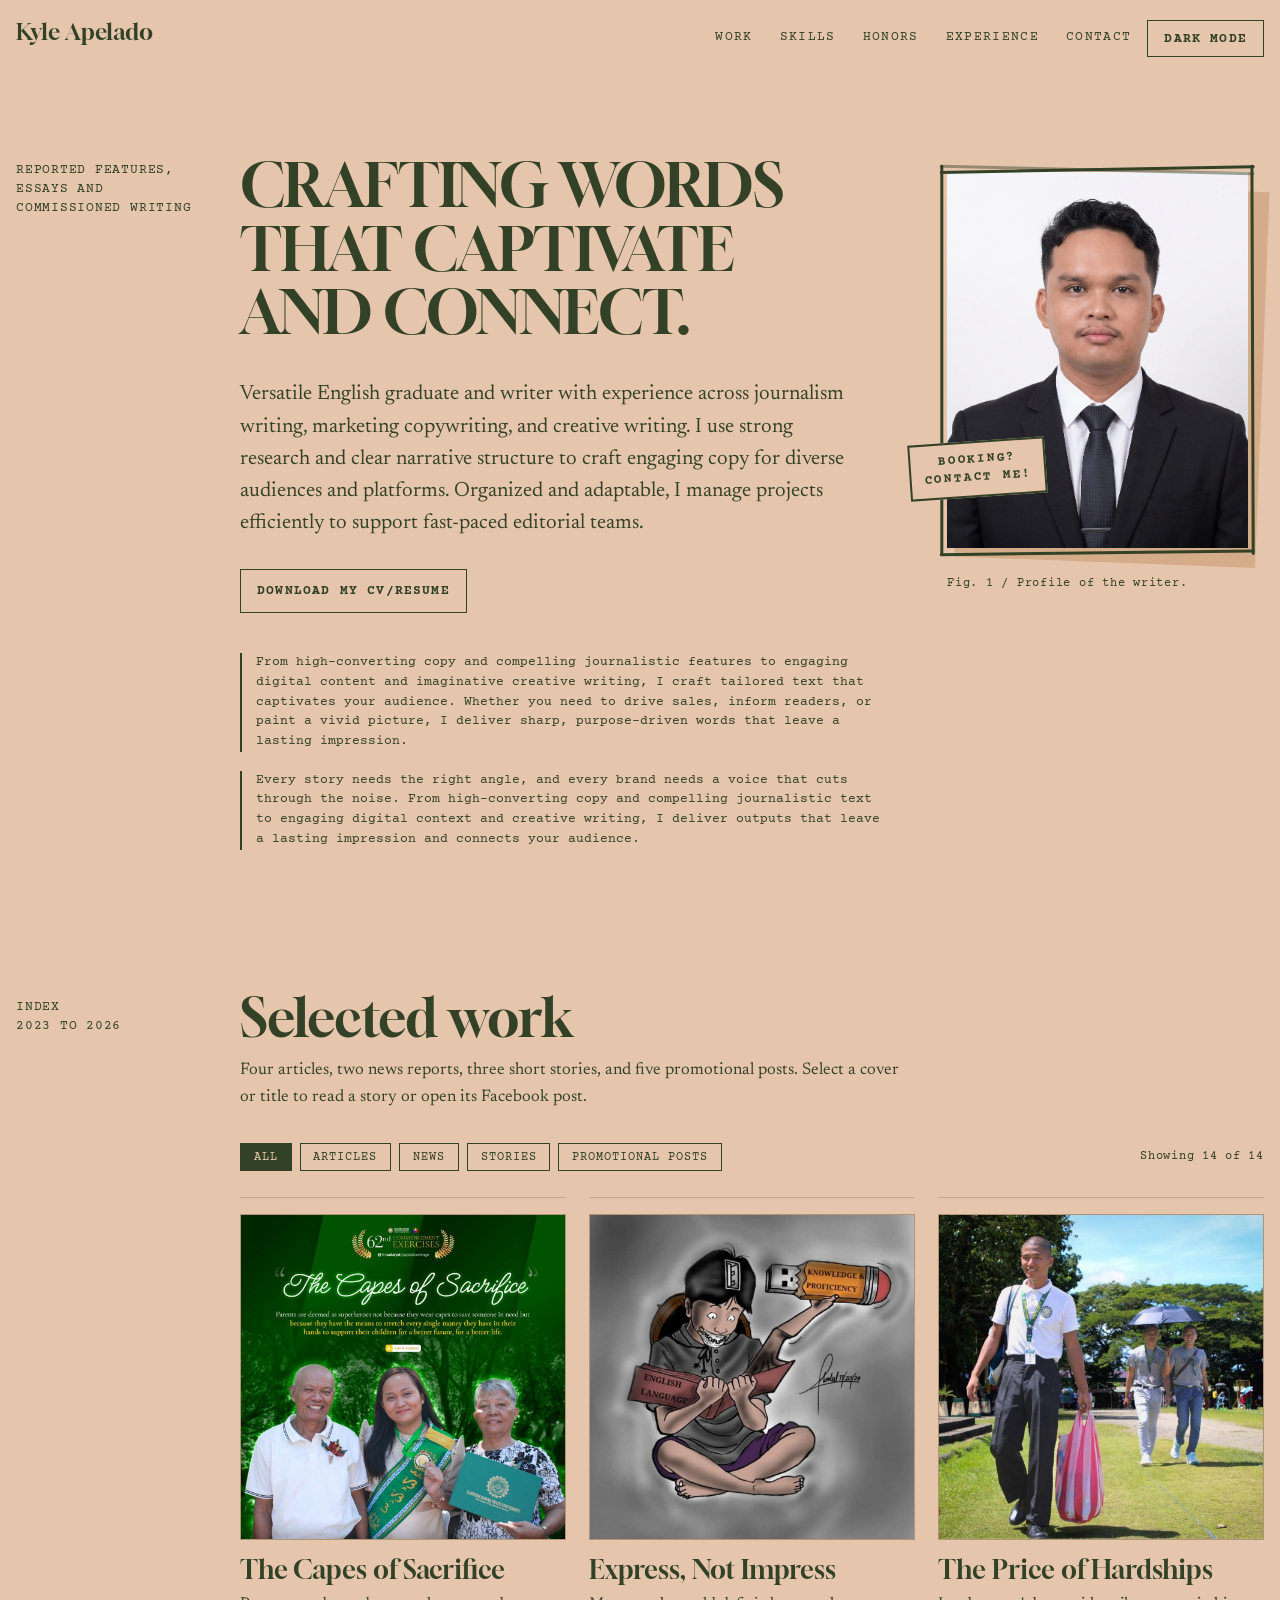
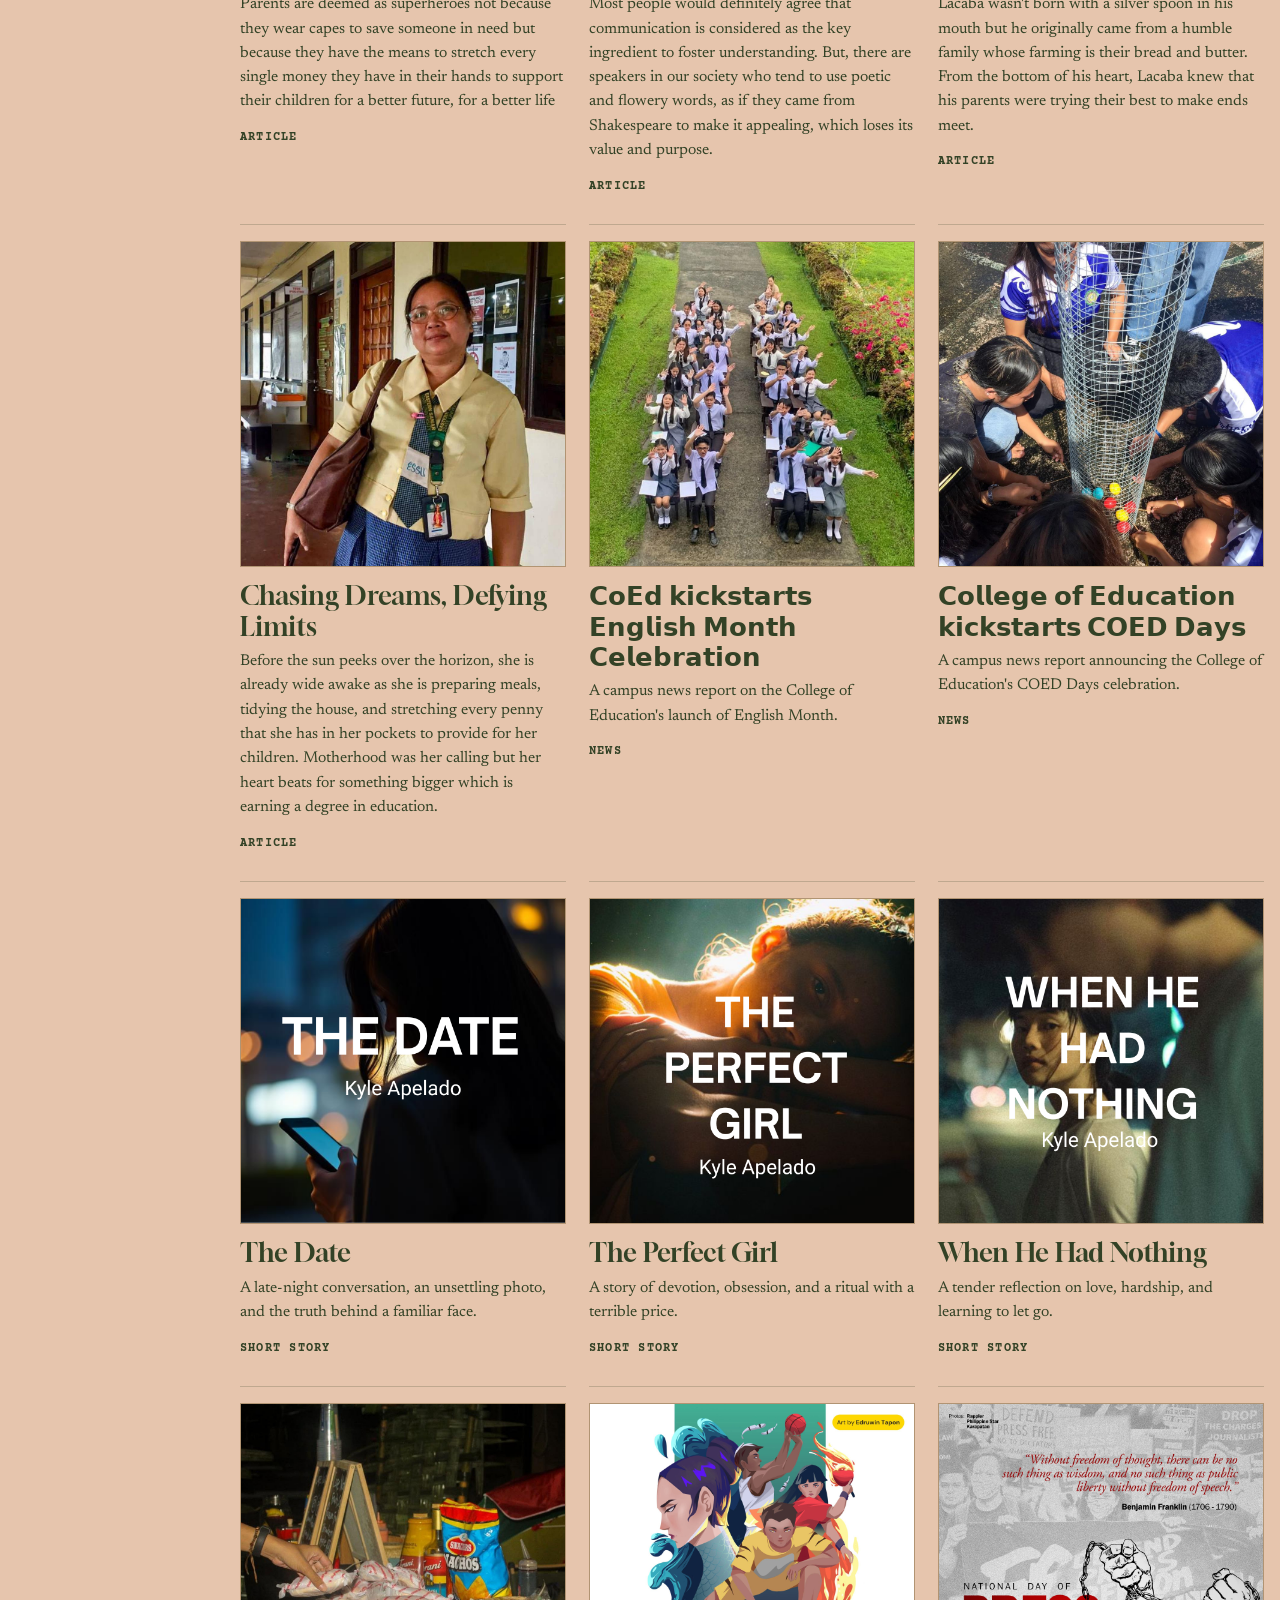
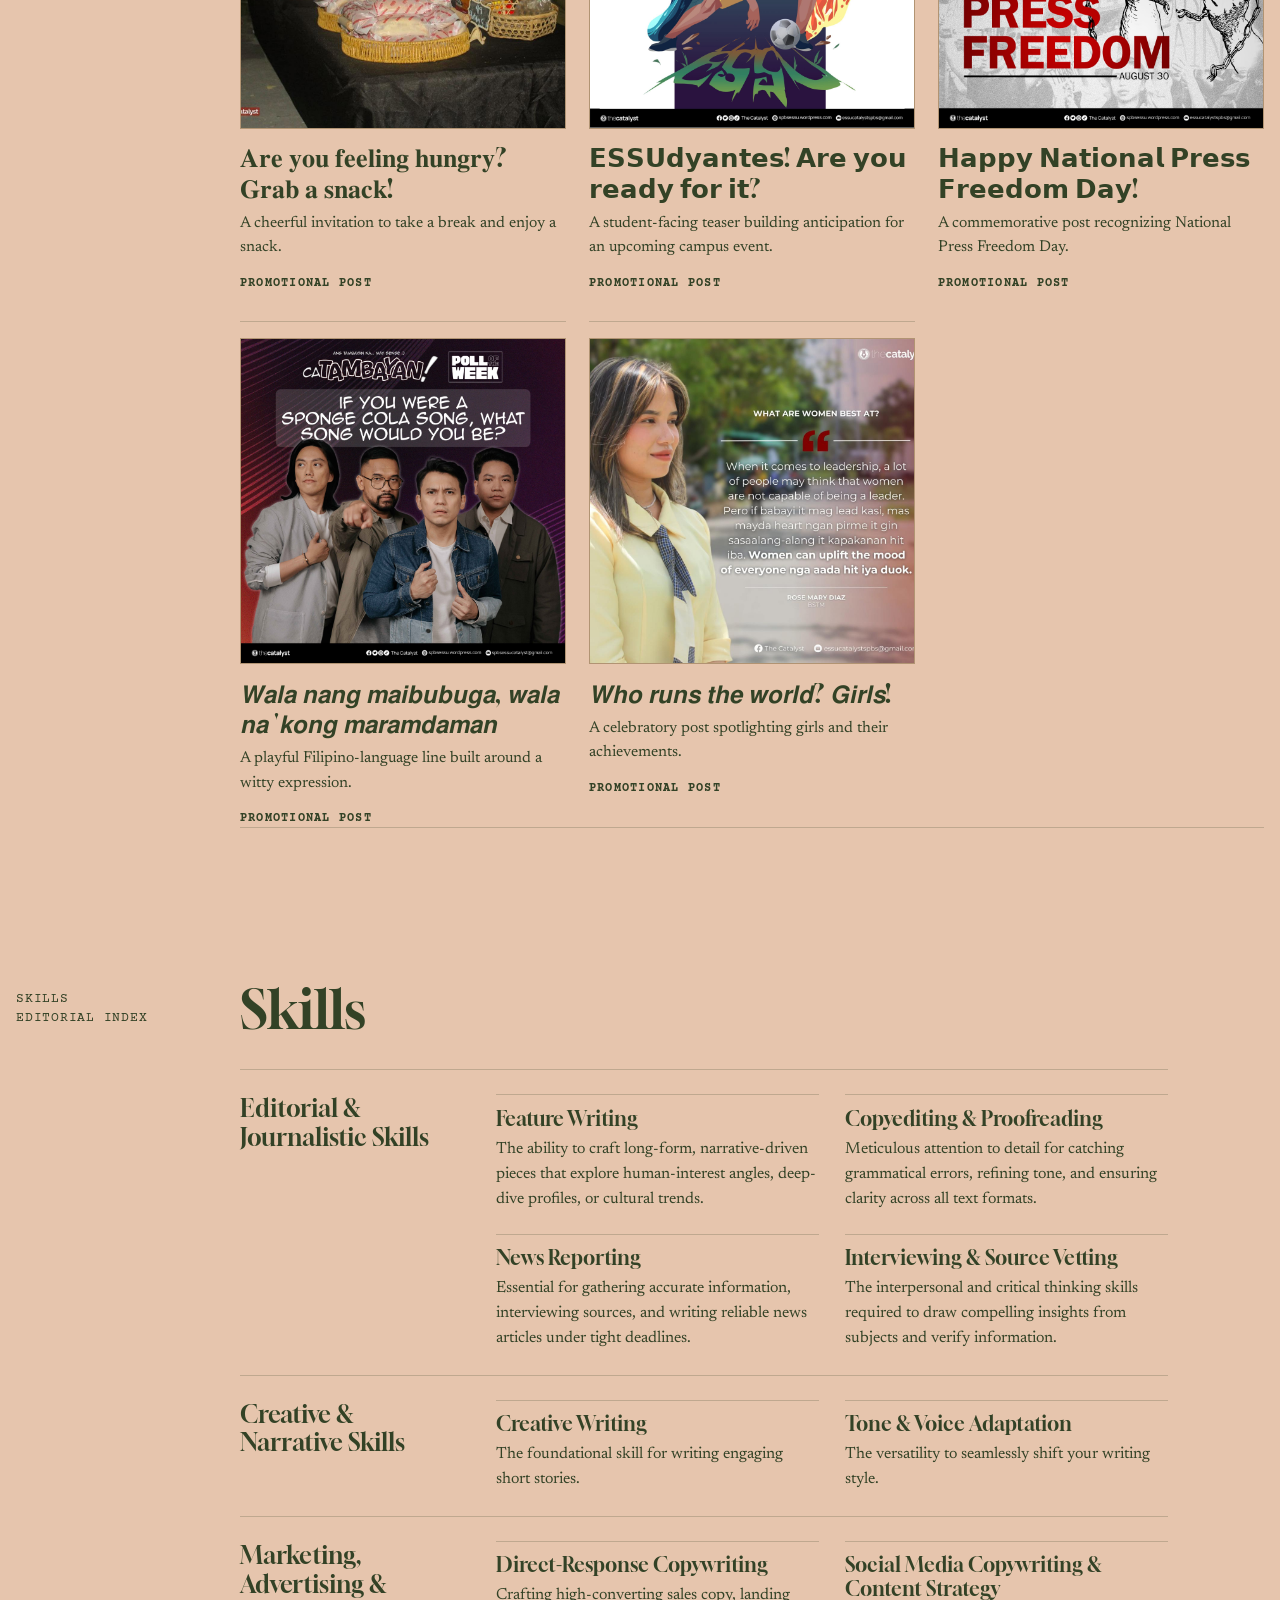
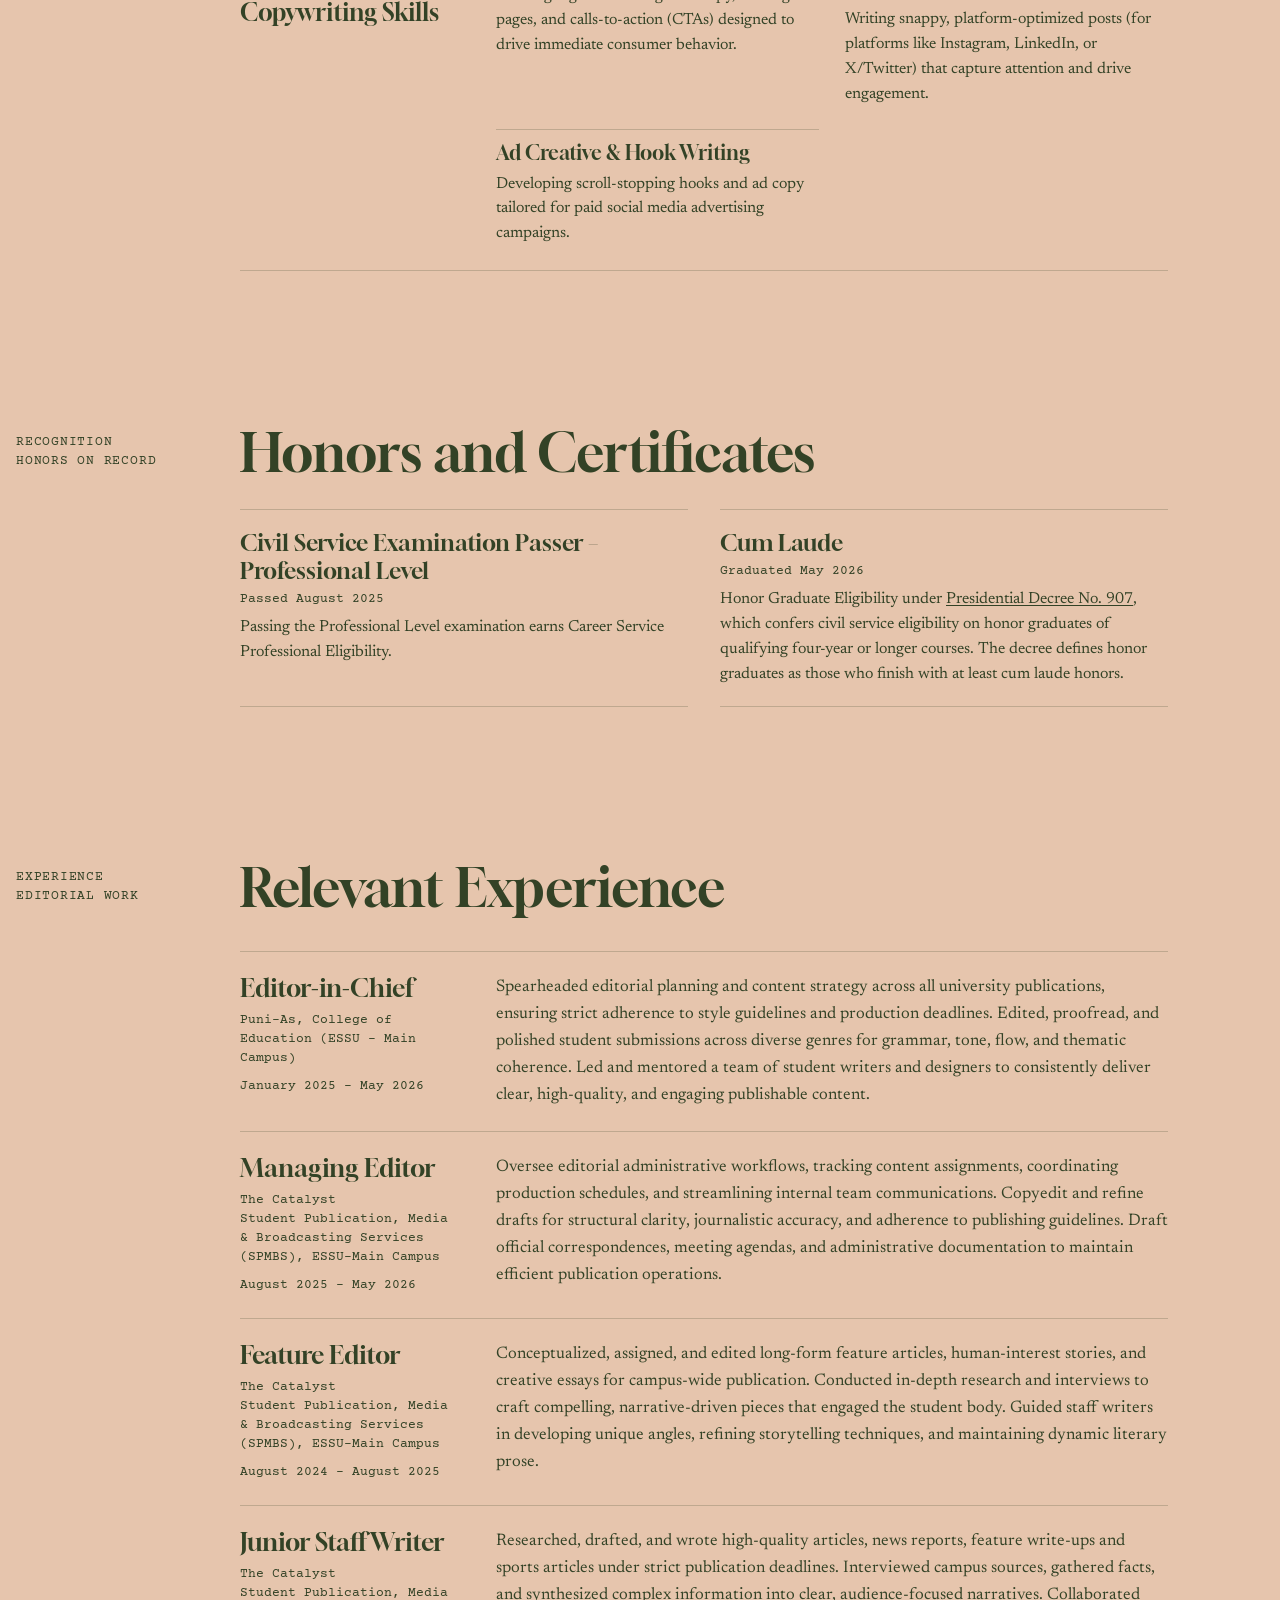
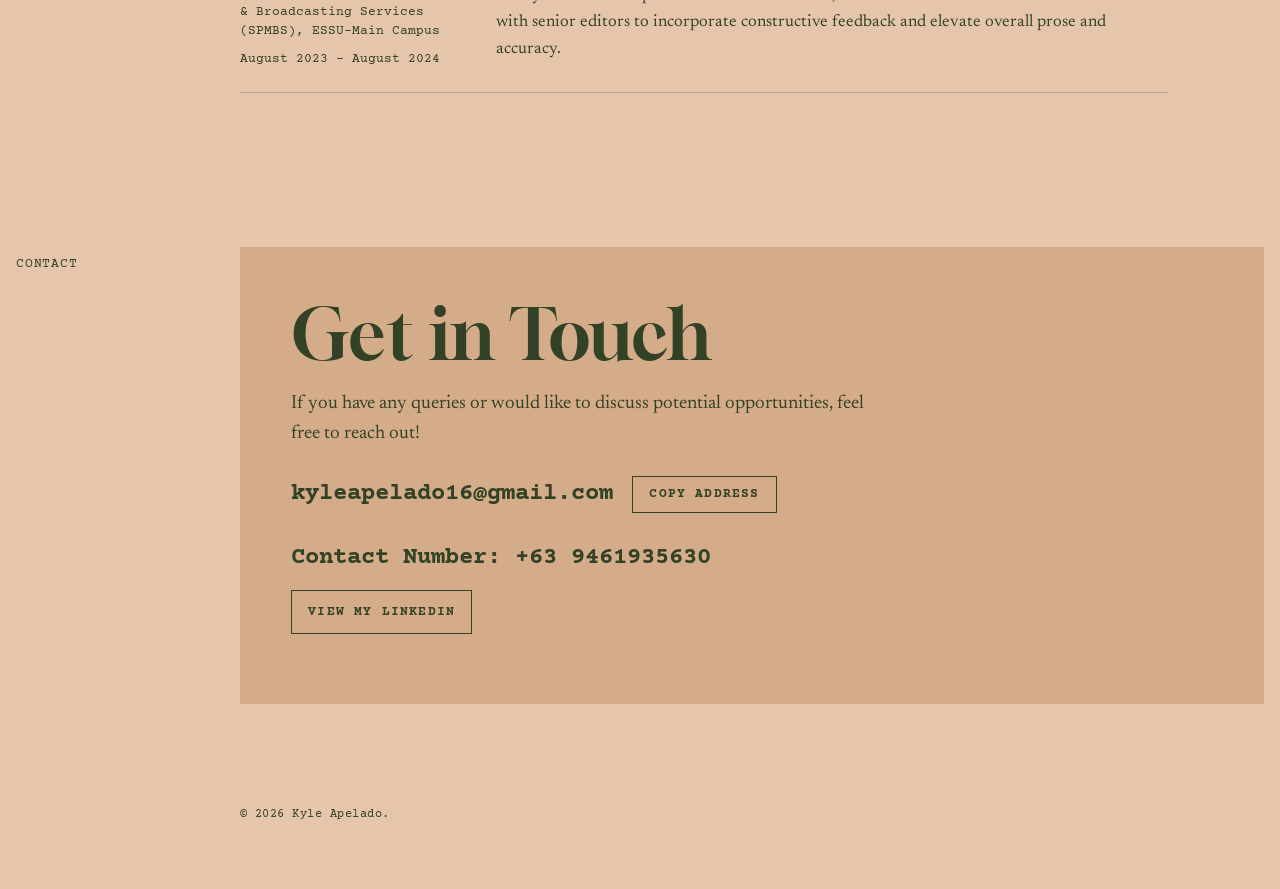
==== Kyle_Portf.html @ e3fd53a5 "Add Kyle Apelado portfolio site Co-authored-by: Copilot <223556219+Copilot@users.noreply.github.com>" ====
<!doctype html><html><head><meta charset=utf8><meta name=viewport content="width=device-width,initial-scale=1,viewport-fit=cover"><style>:root{color-scheme:light;box-sizing:border-box;padding-top:env(safe-area-inset-top,0px);padding-bottom:env(safe-area-inset-bottom,0px)}html{scroll-padding-top:env(safe-area-inset-top,0px)}body{margin:0;padding:0;font:14px -apple-system,BlinkMacSystemFont,sans-serif;background:#fff;color:#000}img{max-width:100%}[hidden]:not([hidden=until-found i]){display:none!important}</style></head><body>
<title>Kyle Apelado</title>
<meta name="claude:viewport-fit-sides" content="cover">
<link rel="stylesheet" href="https://fonts.googleapis.com/css2?family=Gloock&family=Newsreader:ital,opsz,wght@0,6..72,400;0,6..72,500;1,6..72,400&family=Courier+Prime:wght@400;700&display=swap">
<!-- SAMPLE CONTENT: the writer, outlets, pieces, figures and email address below are placeholders. Swap in real clips and add an href to each piece. -->
<style>
/* Layout concept: a manuscript page. A narrow left margin carries typewriter notes and a stamp; the wide column carries the text. Blue-pencil edits, margin comments and proofreader's tags are the one recurring device. */
:root{
  color-scheme:light;
  --raw-umber:#966443;
  --tan:#d5ac89;
  --desert-sand:#E6C5AD;
  --cal-poly-green:#334226;
  --viridian:#588764;
  --paper:var(--desert-sand);
  --panel:var(--tan);
  --ink:var(--cal-poly-green);
  --ink-soft:var(--cal-poly-green);
  --accent:var(--cal-poly-green);
  --mark:var(--tan);
  --rule:rgba(51,66,38,.22);
  --f-display:"Gloock",Georgia,"Times New Roman",serif;
  --f-body:"Newsreader",Georgia,"Times New Roman",serif;
  --f-type:"Courier Prime","Courier New",Courier,monospace;
  --margin:11.5rem;
}
:root[data-theme="dark"]{
  color-scheme:dark;
  --paper:#18231D;
  --panel:#28392F;
  --ink:#EFE6D7;
  --ink-soft:#C5CBB9;
  --accent:#B8C99A;
  --mark:#354C3B;
  --rule:rgba(239,230,215,.22);
}
*{box-sizing:border-box}
body{
  background:var(--paper);
  color:var(--ink);
  font-family:var(--f-body);
  font-size:1.1875rem;
  line-height:1.6;
  padding-block:1.25rem 3rem;
  padding-left:max(16px,env(safe-area-inset-left,0px));
  padding-right:max(16px,env(safe-area-inset-right,0px));
  -webkit-font-smoothing:antialiased;
  text-rendering:optimizeLegibility;
}
::selection{background:var(--mark);color:var(--ink)}
a{color:inherit}
:focus-visible{outline:2px solid var(--accent);outline-offset:3px}
p{margin:0}

/* shared grid: margin column + main column */
.bar,.hero,.sec{
  display:grid;
  grid-template-columns:var(--margin) minmax(0,1fr);
  column-gap:2.5rem;
  max-width:80rem;
  margin-inline:auto;
}
.main{min-width:0}
.margin{
  font-family:var(--f-type);
  font-size:.8rem;
  line-height:1.5;
  letter-spacing:.06em;
  text-transform:uppercase;
  color:var(--ink-soft);
  padding-top:.5rem;
}
.sec{padding-block:clamp(2.5rem,6vw,5rem)}
h2{
  font-family:var(--f-display);
  font-weight:400;
  font-size:clamp(2rem,4.4vw,3.3rem);
  line-height:1.05;
  margin:0 0 .7rem;
  text-wrap:balance;
}
.sub{color:var(--ink-soft);max-width:42rem;margin-bottom:2rem;font-size:1.05rem}

/* masthead */
.bar{align-items:baseline;padding-bottom:.5rem}
.name{font-family:var(--f-display);font-size:1.45rem;text-decoration:none;line-height:1}
.bar-tools{display:flex;align-items:center;justify-content:flex-end;gap:1rem;min-width:0}
nav{display:flex;gap:.5rem 1.7rem;justify-content:flex-end;flex-wrap:wrap;font-family:var(--f-type);font-size:.82rem;letter-spacing:.1em;text-transform:uppercase}
nav a{text-decoration:none;padding-block:.25rem;border-bottom:2px solid transparent}
nav a:hover{border-bottom-color:var(--accent)}
.theme-toggle{white-space:nowrap}

/* hero */
.hero{padding-block:clamp(2.5rem,7vw,5.5rem) clamp(2rem,5vw,4rem)}
.hero .margin{display:flex;flex-direction:column;gap:1.6rem;align-items:flex-start}
.stamp{
  display:inline-block;
  border:2px solid var(--accent);
  color:var(--accent);
  font-family:var(--f-type);
  font-size:.8rem;
  font-weight:700;
  text-transform:uppercase;
  letter-spacing:.14em;
  text-align:center;
  line-height:1.4;
  padding:.5rem .8rem;
  transform:rotate(-4deg);
}
h1{
  font-family:var(--f-display);
  font-weight:400;
  font-size:clamp(2.4rem,4.7vw,4.1rem);
  line-height:1.06;
  letter-spacing:-.01em;
  margin:0 0 clamp(1.4rem,3vw,2.2rem);
  text-wrap:balance;
  overflow-wrap:break-word;
}
del{
  text-decoration:none;
  color:var(--ink-soft);
  background:linear-gradient(var(--accent),var(--accent)) no-repeat 0 58% / 100% max(2px,.055em);
  -webkit-box-decoration-break:clone;
  box-decoration-break:clone;
  animation:strike .9s .5s cubic-bezier(.6,0,.2,1) backwards;
}
@keyframes strike{from{background-size:0% max(2px,.055em)}}
ins{
  position:relative;
  color:var(--accent);
  text-decoration:underline;
  text-decoration-thickness:max(2px,.045em);
  text-underline-offset:.12em;
}
ins::before{
  content:"^";
  position:absolute;
  left:-.28em;
  top:-.62em;
  font:700 .32em/1 var(--f-type);
  text-decoration:none;
}
.hero-grid{
  display:grid;
  grid-template-areas:"copy portrait" "comments .";
  grid-template-columns:minmax(0,1fr) minmax(0,20rem);
  gap:2.5rem 3.5rem;
  align-items:center;
}
.hero-text{grid-area:copy;min-width:0}
.hero-grid>.portrait{grid-area:portrait}
.hero-comments{grid-area:comments;max-width:44rem}

/* portrait: photo, offset highlighter block, blue-pencil box that overshoots its corners */
.portrait{margin:0 1rem 0 0;width:100%;max-width:min(20rem,calc(100% - 1.2rem));justify-self:end;color:var(--accent)}
.pic{position:relative}
.pic::before{content:"";position:absolute;inset:0;background:var(--mark);transform:translate(.9rem,.9rem) rotate(2.2deg)}
.frame{position:relative;aspect-ratio:4/5;background:var(--panel);overflow:hidden}
.frame img{display:block;width:100%;height:100%;object-fit:cover}
.slot{position:absolute;inset:0;display:flex;align-items:flex-end;justify-content:center;padding-bottom:1.1rem;color:var(--ink-soft);font-family:var(--f-type);font-size:.78rem;letter-spacing:.1em;text-transform:uppercase}
.slot svg{position:absolute;left:50%;top:14%;width:72%;transform:translateX(-50%);fill:currentColor;opacity:.28}
.slot span{position:relative}
.scribble{position:absolute;left:-.55rem;top:-.55rem;width:calc(100% + 1.1rem);height:calc(100% + 1.1rem);overflow:visible;fill:none;stroke:currentColor;stroke-width:3px;stroke-linecap:round;pointer-events:none}
.scribble path{vector-effect:non-scaling-stroke}
.pic .stamp{position:absolute;left:-2.4rem;bottom:3.2rem;background:var(--paper);z-index:3}
.portrait figcaption{margin-top:1.6rem;font-family:var(--f-type);font-size:.78rem;letter-spacing:.06em;color:var(--ink-soft)}
.intro{max-width:38rem;font-size:1.3rem;line-height:1.55}
.actions{display:flex;flex-wrap:wrap;align-items:center;gap:.8rem 1.2rem;margin-top:1.8rem}
.btn{
  font-family:var(--f-type);
  font-size:.82rem;
  font-weight:700;
  letter-spacing:.09em;
  text-transform:uppercase;
  color:var(--ink);
  background:transparent;
  border:1.5px solid var(--ink);
  border-radius:0;
  padding:.65rem 1rem;
  cursor:pointer;
  display:inline-block;
  text-decoration:none;
}
.btn:hover{background:var(--ink);color:var(--paper)}
.pending{font-family:var(--f-type);font-size:.8rem;letter-spacing:.06em;color:var(--ink-soft)}

.comments{display:flex;flex-direction:column;gap:1.2rem;font-family:var(--f-type);font-size:.82rem;line-height:1.5;color:var(--ink-soft)}
.comment{border-left:2px solid var(--accent);padding-left:.85rem}

/* selected work */
.filters{display:flex;flex-wrap:wrap;gap:.5rem;align-items:center;margin-bottom:1.6rem}
.chip{
  font-family:var(--f-type);
  font-size:.78rem;
  letter-spacing:.08em;
  text-transform:uppercase;
  color:var(--ink);
  background:transparent;
  border:1.5px solid var(--ink);
  border-radius:0;
  padding:.4rem .8rem;
  cursor:pointer;
}
.chip:hover{background:var(--panel)}
.chip[aria-pressed="true"]{background:var(--ink);color:var(--paper)}
.tally{font-family:var(--f-type);font-size:.78rem;letter-spacing:.06em;color:var(--ink-soft);margin-left:auto}

.list{
  display:grid;
  grid-template-columns:repeat(3,minmax(0,1fr));
  gap:1.8rem 1.4rem;
  border-bottom:1px solid var(--rule);
}
.work-item{
  display:block;
  border-top:1px solid var(--rule);
  padding-top:1rem;
  color:inherit;
  text-decoration:none;
}
.work-item-link{
  display:flex;
  flex-direction:column;
  align-items:stretch;
  gap:.9rem;
}
.work-item:focus-visible{outline:2px solid var(--accent);outline-offset:4px}
.t{
  display:block;
  font-family:var(--f-display);
  font-size:clamp(1.25rem,2vw,1.6rem);
  line-height:1.18;
}
.work-cover{display:block;width:100%;aspect-ratio:1/1;object-fit:contain;background:var(--panel);border:1px solid var(--rule)}
.work-text{min-width:0}
.t span{
  background:linear-gradient(var(--mark),var(--mark)) no-repeat 0 90% / 0% 42%;
  -webkit-box-decoration-break:clone;
  box-decoration-break:clone;
  transition:background-size .35s ease;
}
.work-item-link:hover .t span{background-size:100% 42%}
.work-overview{display:block;margin-top:.45rem;font-size:.98rem;line-height:1.55;color:var(--ink-soft)}
.meta{display:flex;flex-direction:column;gap:.1rem;font-family:var(--f-type);font-size:.78rem;line-height:1.45;color:var(--ink-soft)}
.meta b{color:var(--accent);letter-spacing:.1em;text-transform:uppercase}
.work-empty{grid-column:1/-1;padding-block:1.2rem;border-top:1px solid var(--rule);font-style:italic;color:var(--ink-soft)}

/* skills */
.skills-catalog{max-width:58rem;margin-top:2rem}
.skill-group{
  display:grid;
  grid-template-columns:13.5rem minmax(0,1fr);
  gap:1.5rem 2.5rem;
  padding-block:1.5rem;
  border-top:1px solid var(--rule);
}
.skill-group:last-child{border-bottom:1px solid var(--rule)}
.skill-group h3{font-family:var(--f-display);font-size:1.5rem;font-weight:400;line-height:1.2;margin:0}
.skill-list{list-style:none;padding:0;margin:0;display:grid;grid-template-columns:repeat(2,minmax(0,1fr));gap:1.4rem 1.6rem}
.skill-list li{border-top:1px solid var(--rule);padding-top:.7rem}
.skill-list h4{font-family:var(--f-display);font-size:1.25rem;font-weight:400;line-height:1.2;margin:0 0 .4rem}
.skill-list p{font-size:1rem;line-height:1.55}

/* honors */
.honors-list{display:grid;grid-template-columns:repeat(2,minmax(0,1fr));gap:1.5rem 2rem;margin:1.8rem 0 0;padding:0;max-width:58rem;list-style:none}
.honor{
  display:flex;
  flex-direction:column;
  align-items:flex-start;
  gap:.35rem;
  padding-block:1.2rem;
  border-top:1px solid var(--rule);
  border-bottom:1px solid var(--rule);
}
.honor h3{font-family:var(--f-display);font-size:1.45rem;font-weight:400;line-height:1.2;margin:0}
.honor-date{font-family:var(--f-type);font-size:.8rem;line-height:1.5;color:var(--ink-soft)}
.honor-description{max-width:42rem;font-size:1rem;line-height:1.55}
.honor-description a{text-decoration-thickness:1px;text-underline-offset:.15em}

/* experience */
.experience-list{max-width:58rem;margin-top:2.2rem}
.experience{
  display:grid;
  grid-template-columns:13.5rem minmax(0,1fr);
  gap:1.5rem 2.5rem;
  padding-block:1.4rem;
  border-top:1px solid var(--rule);
}
.experience:last-child{border-bottom:1px solid var(--rule)}
.experience h3{font-family:var(--f-display);font-weight:400;font-size:1.55rem;line-height:1.15;margin:0 0 .5rem}
.experience-org,.experience-date{font-family:var(--f-type);font-size:.8rem;line-height:1.5;color:var(--ink-soft)}
.experience-org{margin-bottom:.55rem}
.experience-description{font-size:1.05rem;line-height:1.6}

/* contact */
.contact{background:var(--panel);padding:clamp(1.5rem,4.5vw,3.2rem)}
.big{font-size:clamp(2.2rem,6vw,4.4rem);line-height:1.02;margin-bottom:1.2rem}
.contact p{max-width:36rem}
.mail{display:flex;flex-wrap:wrap;align-items:center;gap:.8rem 1.2rem;margin-block:1.6rem}
#addr,.contact-phone{font-family:var(--f-type);font-weight:700;font-size:clamp(1rem,3vw,1.5rem);overflow-wrap:anywhere}
.contact-links{display:flex;flex-direction:column;align-items:flex-start;gap:.8rem;margin-block:1.2rem}
.copied{font-family:var(--f-type);font-size:.8rem;color:var(--accent)}
.fine{font-size:1rem;color:var(--ink-soft)}

/* foot */
.foot{padding-block:1.5rem 1rem}
.footer-copyright{font-family:var(--f-type);font-size:.78rem;letter-spacing:.04em;color:var(--ink-soft)}

@media (max-width:980px){
  .hero-grid{
    grid-template-areas:"copy" "portrait" "comments";
    grid-template-columns:minmax(0,1fr);
    gap:1.75rem;
    align-items:start;
  }
  .hero-grid>.portrait{justify-self:start;margin-right:0}
}
@media (max-width:860px){
  .bar,.hero,.sec{grid-template-columns:minmax(0,1fr);column-gap:0}
  .bar{display:flex;flex-wrap:wrap;justify-content:space-between;gap:.6rem 1.2rem}
  .bar-tools{width:100%;justify-content:space-between;flex-wrap:wrap}
  nav{justify-content:flex-start}
  .margin{padding-top:0;margin-bottom:1rem}
  .hero .margin{flex-direction:row;flex-wrap:wrap;align-items:center;gap:1rem 1.6rem}
  .experience{grid-template-columns:minmax(0,1fr);gap:.45rem}
  .skill-group{grid-template-columns:minmax(0,1fr);gap:.8rem}
  .skill-list{grid-template-columns:minmax(0,1fr)}
  .honors-list{grid-template-columns:minmax(0,1fr)}
  .list{grid-template-columns:repeat(2,minmax(0,1fr))}
  .pic .stamp{left:-.3rem}
}
@media (max-width:760px){
  .tally{margin-left:0;width:100%}
}
@media (max-width:560px){
  body{font-size:1.05rem;padding-block:1rem 2rem}
  .bar-tools{align-items:flex-start}
  nav{gap:.35rem .85rem;font-size:.75rem}
  .hero{padding-block:2rem 1.5rem}
  .intro{font-size:1.15rem}
  .hero-comments{font-size:.78rem}
  .list{grid-template-columns:minmax(0,1fr);gap:1.4rem}
  .filters{gap:.4rem}
  .chip{font-size:.72rem;padding:.38rem .55rem}
  .work-cover{aspect-ratio:1/1}
  .contact{padding:1.3rem}
  .contact-phone,#addr{font-size:1rem}
}
@media (prefers-reduced-motion:reduce){
  *,*::before,*::after{animation:none!important;transition:none!important}
}
</style>

<header class="bar">
  <a class="name" href="#top">Kyle Apelado</a>
  <div class="bar-tools">
    <nav aria-label="Sections">
      <a href="#work">Work</a>
      <a href="#skills">Skills</a>
      <a href="#honors">Honors</a>
      <a href="#experience">Experience</a>
      <a href="#contact">Contact</a>
    </nav>
    <button class="btn theme-toggle" id="theme-toggle" type="button" aria-label="Switch to dark mode" aria-pressed="false">Dark mode</button>
  </div>
</header>

<section class="hero" id="top">
  <div class="margin">
    <p>Reported features, essays and commissioned writing</p>
  </div>
  <div class="main">
    <div class="hero-grid">
    <div class="hero-text">
    <h1>CRAFTING WORDS THAT CAPTIVATE AND CONNECT.</h1>
    <p class="intro">Versatile English graduate and writer with experience across journalism writing, marketing copywriting, and creative writing. I use strong research and clear narrative structure to craft engaging copy for diverse audiences and platforms. Organized and adaptable, I manage projects efficiently to support fast-paced editorial teams.</p>
    <div class="actions">
      <a class="btn" href="Apelado%2C%20Kyle%20A.%20Resume.docx" download="Apelado, Kyle A. Resume.docx">Download my CV/Resume</a>
    </div>
    </div>
    <figure class="portrait">
      <div class="pic">
        <div class="frame">
          <img src="Kyle_Portrait.png" alt="Portrait of Kyle Apelado">
        </div>
        <svg class="scribble" viewBox="0 0 100 125" preserveAspectRatio="none" aria-hidden="true">
          <path d="M1 3 L99 1.2"/>
          <path d="M98.6 1 L99 124"/>
          <path d="M99 123.2 L1 124.4"/>
          <path d="M1.2 124 L1.2 1"/>
          <path d="M1 1 L99 3.4" stroke-opacity=".45"/>
        </svg>
        <p class="stamp">Booking?<br>Contact Me!</p>
      </div>
      <figcaption>Fig. 1 / Profile of the writer.</figcaption>
    </figure>
    <div class="comments hero-comments">
      <p class="comment">From high-converting copy and compelling journalistic features to engaging digital content and imaginative creative writing, I craft tailored text that captivates your audience. Whether you need to drive sales, inform readers, or paint a vivid picture, I deliver sharp, purpose-driven words that leave a lasting impression.</p>
      <p class="comment">Every story needs the right angle, and every brand needs a voice that cuts through the noise. From high-converting copy and compelling journalistic text to engaging digital context and creative writing, I deliver outputs that leave a lasting impression and connects your audience.</p>
    </div>
    </div>
  </div>
</section>

<section class="sec" id="work">
  <div class="margin"><p>Index<br>2023 to 2026</p></div>
  <div class="main">
    <h2>Selected work</h2>
    <p class="sub">Four articles, two news reports, three short stories, and five promotional posts. Select a cover or title to read a story or open its Facebook post.</p>

    <div class="filters" role="group" aria-label="Filter by form">
      <button class="chip" type="button" data-f="All" aria-pressed="true">All</button>
      <button class="chip" type="button" data-f="Articles" aria-pressed="false">Articles</button>
      <button class="chip" type="button" data-f="News" aria-pressed="false">News</button>
      <button class="chip" type="button" data-f="Stories" aria-pressed="false">Stories</button>
      <button class="chip" type="button" data-f="Promotional Posts" aria-pressed="false">Promotional Posts</button>
      <span class="tally" id="tally" role="status">Showing 14 of 14</span>
    </div>

    <div class="list">
      <a class="work-item" data-form="Articles" href="https://www.facebook.com/share/p/1J8jfHBiHb/" target="_blank" rel="noopener noreferrer" aria-label="Read The Capes of Sacrifice on Facebook">
        <span class="work-item-link">
          <img class="work-cover" src="assets/Articles/The Capes of Sacrifice.jpg" alt="">
          <span class="work-text"><span class="t"><span>The Capes of Sacrifice</span></span><span class="work-overview">Parents are deemed as superheroes not because they wear capes to save someone in need but because they have the means to stretch every single money they have in their hands to support their children for a better future, for a better life</span></span>
          <span class="meta"><b>Article</b></span>
        </span>
      </a>
      <a class="work-item" data-form="Articles" href="https://www.facebook.com/share/p/1CEDJSbvRy/" target="_blank" rel="noopener noreferrer" aria-label="Read Express, Not Impress on Facebook">
        <span class="work-item-link">
          <img class="work-cover" src="assets/Articles/Express, Not Impress.jpg" alt="">
          <span class="work-text"><span class="t"><span>Express, Not Impress</span></span><span class="work-overview">Most people would definitely agree that communication is considered as the key ingredient to foster understanding. But, there are speakers in our society who tend to use poetic and flowery words, as if they came from Shakespeare to make it appealing, which loses its value and purpose.</span></span>
          <span class="meta"><b>Article</b></span>
        </span>
      </a>
      <a class="work-item" data-form="Articles" href="https://www.facebook.com/share/p/1A1L6H3BW7/" target="_blank" rel="noopener noreferrer" aria-label="Read The Price of Hardships on Facebook">
        <span class="work-item-link">
          <img class="work-cover" src="assets/Articles/The Price of Hardships.jpg" alt="">
          <span class="work-text"><span class="t"><span>The Price of Hardships</span></span><span class="work-overview">Lacaba wasn't born with a silver spoon in his mouth but he originally came from a humble family whose farming is their bread and butter. From the bottom of his heart, Lacaba knew that his parents were trying their best to make ends meet. </span></span>
          <span class="meta"><b>Article</b></span>
        </span>
      </a>
      <a class="work-item" data-form="Articles" href="https://www.facebook.com/share/p/1J6aZm1SzE/" target="_blank" rel="noopener noreferrer" aria-label="Read Chasing Dreams, Defying Limits on Facebook">
        <span class="work-item-link">
          <img class="work-cover" src="assets/Articles/Chasing Dreams, Defying Limits.jpg" alt="">
          <span class="work-text"><span class="t"><span>Chasing Dreams, Defying Limits</span></span><span class="work-overview">Before the sun peeks over the horizon, she is already wide awake as she is preparing meals, tidying the house, and stretching every penny that she has in her pockets to provide for her children. Motherhood was her calling but her heart beats for something bigger which is earning a degree in education.</span></span>
          <span class="meta"><b>Article</b></span>
        </span>
      </a>
      <a class="work-item" data-form="News" href="https://www.facebook.com/share/p/1Pg7WAhuX7/" target="_blank" rel="noopener noreferrer" aria-label="Read 𝗖𝗼𝗘𝗱 𝗸𝗶𝗰𝗸𝘀𝘁𝗮𝗿𝘁𝘀 𝗘𝗻𝗴𝗹𝗶𝘀𝗵 𝗠𝗼𝗻𝘁𝗵 𝗖𝗲𝗹𝗲𝗯𝗿𝗮𝘁𝗶𝗼𝗻 on Facebook">
        <span class="work-item-link">
          <img class="work-cover" src="assets/News/𝗖𝗼𝗘𝗱 𝗸𝗶𝗰𝗸𝘀𝘁𝗮𝗿𝘁𝘀 𝗘𝗻𝗴𝗹𝗶𝘀𝗵 𝗠𝗼𝗻𝘁𝗵 𝗖𝗲𝗹𝗲𝗯𝗲𝗿𝗮𝘁𝗶𝗼𝗻.jpg" alt="">
          <span class="work-text"><span class="t"><span>𝗖𝗼𝗘𝗱 𝗸𝗶𝗰𝗸𝘀𝘁𝗮𝗿𝘁𝘀 𝗘𝗻𝗴𝗹𝗶𝘀𝗵 𝗠𝗼𝗻𝘁𝗵 𝗖𝗲𝗹𝗲𝗯𝗿𝗮𝘁𝗶𝗼𝗻</span></span><span class="work-overview">A campus news report on the College of Education's launch of English Month.</span></span>
          <span class="meta"><b>News</b></span>
        </span>
      </a>
      <a class="work-item" data-form="News" href="https://www.facebook.com/share/p/19ibaV4C3M/" target="_blank" rel="noopener noreferrer" aria-label="Read 𝗖𝗼𝗹𝗹𝗲𝗴𝗲 𝗼𝗳 𝗘𝗱𝘂𝗰𝗮𝘁𝗶𝗼𝗻 𝗸𝗶𝗰𝗸𝘀𝘁𝗮𝗿𝘁𝘀 𝗖𝗢𝗘𝗗 𝗗𝗮𝘆𝘀 on Facebook">
        <span class="work-item-link">
          <img class="work-cover" src="assets/News/𝗖𝗼𝗹𝗹𝗲𝗴𝗲 𝗼𝗳 𝗘𝗱𝘂𝗰𝗮𝘁𝗶𝗼𝗻 𝗸𝗶𝗰𝗸𝘀𝘁𝗮𝗿𝘁𝘀 𝗖𝗢𝗘𝗗 𝗗𝗮𝘆𝘀.jpg" alt="">
          <span class="work-text"><span class="t"><span>𝗖𝗼𝗹𝗹𝗲𝗴𝗲 𝗼𝗳 𝗘𝗱𝘂𝗰𝗮𝘁𝗶𝗼𝗻 𝗸𝗶𝗰𝗸𝘀𝘁𝗮𝗿𝘁𝘀 𝗖𝗢𝗘𝗗 𝗗𝗮𝘆𝘀</span></span><span class="work-overview">A campus news report announcing the College of Education's COED Days celebration.</span></span>
          <span class="meta"><b>News</b></span>
        </span>
      </a>
      <a class="work-item" data-form="Stories" href="stories/the-date/" aria-label="Read The Date by Kyle Apelado">
        <span class="work-item-link">
          <img class="work-cover" src="assets/Stories/COVERS FOR STORIES/The Date.png" alt="">
          <span class="work-text"><span class="t"><span>The Date</span></span><span class="work-overview">A late-night conversation, an unsettling photo, and the truth behind a familiar face.</span></span>
          <span class="meta"><b>Short story</b></span>
        </span>
      </a>
      <a class="work-item" data-form="Stories" href="stories/the-perfect-girl/" aria-label="Read The Perfect Girl by Kyle Apelado">
        <span class="work-item-link">
          <img class="work-cover" src="assets/Stories/COVERS FOR STORIES/The perfect girl.png" alt="">
          <span class="work-text"><span class="t"><span>The Perfect Girl</span></span><span class="work-overview">A story of devotion, obsession, and a ritual with a terrible price.</span></span>
          <span class="meta"><b>Short story</b></span>
        </span>
      </a>
      <a class="work-item" data-form="Stories" href="stories/when-he-had-nothing/" aria-label="Read When He Had Nothing by Kyle Apelado">
        <span class="work-item-link">
          <img class="work-cover" src="assets/Stories/COVERS FOR STORIES/When he had nothing.png" alt="">
          <span class="work-text"><span class="t"><span>When He Had Nothing</span></span><span class="work-overview">A tender reflection on love, hardship, and learning to let go.</span></span>
          <span class="meta"><b>Short story</b></span>
        </span>
      </a>
      <a class="work-item" data-form="Promotional Posts" href="https://www.facebook.com/share/p/1Dq8muNaTC/" target="_blank" rel="noopener noreferrer" aria-label="Read 𝐀𝐫𝐞 𝐲𝐨𝐮 𝐟𝐞𝐞𝐥𝐢𝐧𝐠 𝐡𝐮𝐧𝐠𝐫𝐲? 𝐆𝐫𝐚𝐛 𝐚 𝐬𝐧𝐚𝐜𝐤! on Facebook">
        <span class="work-item-link">
          <img class="work-cover" src="assets/Promotional/𝐀𝐫𝐞 𝐲𝐨𝐮 𝐟𝐞𝐞𝐥𝐢𝐧𝐠 𝐡𝐮𝐧𝐠𝐫𝐲 𝐆𝐫𝐚𝐛 𝐚 𝐬𝐧𝐚𝐜𝐤.jpg" alt="">
          <span class="work-text"><span class="t"><span>𝐀𝐫𝐞 𝐲𝐨𝐮 𝐟𝐞𝐞𝐥𝐢𝐧𝐠 𝐡𝐮𝐧𝐠𝐫𝐲? 𝐆𝐫𝐚𝐛 𝐚 𝐬𝐧𝐚𝐜𝐤!</span></span><span class="work-overview">A cheerful invitation to take a break and enjoy a snack.</span></span>
          <span class="meta"><b>Promotional post</b></span>
        </span>
      </a>
      <a class="work-item" data-form="Promotional Posts" href="https://www.facebook.com/share/p/19hW8gpqJF/" target="_blank" rel="noopener noreferrer" aria-label="Read 𝗘𝗦𝗦𝗨𝗱𝘆𝗮𝗻𝘁𝗲𝘀! 𝗔𝗿𝗲 𝘆𝗼𝘂 𝗿𝗲𝗮𝗱𝘆 𝗳𝗼𝗿 𝗶𝘁? on Facebook">
        <span class="work-item-link">
          <img class="work-cover" src="assets/Promotional/𝗘𝗦𝗦𝗨𝗱𝘆𝗮𝗻𝘁𝗲𝘀. 𝗔𝗿𝗲 𝘆𝗼𝘂 𝗿𝗲𝗮𝗱𝘆 𝗳𝗼𝗿 𝗶𝘁.jpg" alt="">
          <span class="work-text"><span class="t"><span>𝗘𝗦𝗦𝗨𝗱𝘆𝗮𝗻𝘁𝗲𝘀! 𝗔𝗿𝗲 𝘆𝗼𝘂 𝗿𝗲𝗮𝗱𝘆 𝗳𝗼𝗿 𝗶𝘁?</span></span><span class="work-overview">A student-facing teaser building anticipation for an upcoming campus event.</span></span>
          <span class="meta"><b>Promotional post</b></span>
        </span>
      </a>
      <a class="work-item" data-form="Promotional Posts" href="https://www.facebook.com/share/p/1JyPY2T6LB/" target="_blank" rel="noopener noreferrer" aria-label="Read 𝗛𝗮𝗽𝗽𝘆 𝗡𝗮𝘁𝗶𝗼𝗻𝗮𝗹 𝗣𝗿𝗲𝘀𝘀 𝗙𝗿𝗲𝗲𝗱𝗼𝗺 𝗗𝗮𝘆! on Facebook">
        <span class="work-item-link">
          <img class="work-cover" src="assets/Promotional/𝗛𝗮𝗽𝗽𝘆 𝗡𝗮𝘁𝗶𝗼𝗻𝗮𝗹 𝗣𝗿𝗲𝘀𝘀 𝗙𝗿𝗲𝗲𝗱𝗼𝗺 𝗗𝗮𝘆.jpg" alt="">
          <span class="work-text"><span class="t"><span>𝗛𝗮𝗽𝗽𝘆 𝗡𝗮𝘁𝗶𝗼𝗻𝗮𝗹 𝗣𝗿𝗲𝘀𝘀 𝗙𝗿𝗲𝗲𝗱𝗼𝗺 𝗗𝗮𝘆!</span></span><span class="work-overview">A commemorative post recognizing National Press Freedom Day.</span></span>
          <span class="meta"><b>Promotional post</b></span>
        </span>
      </a>
      <a class="work-item" data-form="Promotional Posts" href="https://www.facebook.com/share/p/1HhxZbZ1AJ/" target="_blank" rel="noopener noreferrer" aria-label="Read 𝙒𝙖𝙡𝙖 𝙣𝙖𝙣𝙜 𝙢𝙖𝙞𝙗𝙪𝙗𝙪𝙜𝙖, 𝙬𝙖𝙡𝙖 𝙣𝙖 '𝙠𝙤𝙣𝙜 𝙢𝙖𝙧𝙖𝙢𝙙𝙖𝙢𝙖𝙣 on Facebook">
        <span class="work-item-link">
          <img class="work-cover" src="assets/Promotional/𝙒𝙖𝙡𝙖 𝙣𝙖𝙣𝙜 𝙢𝙖𝙞𝙗𝙪𝙗𝙪𝙜𝙖, 𝙬𝙖𝙡𝙖 𝙣𝙖 '𝙠𝙤𝙣𝙜 𝙢𝙖𝙧𝙖𝙢𝙙𝙖𝙢𝙖𝙣.jpg" alt="">
          <span class="work-text"><span class="t"><span>𝙒𝙖𝙡𝙖 𝙣𝙖𝙣𝙜 𝙢𝙖𝙞𝙗𝙪𝙗𝙪𝙜𝙖, 𝙬𝙖𝙡𝙖 𝙣𝙖 '𝙠𝙤𝙣𝙜 𝙢𝙖𝙧𝙖𝙢𝙙𝙖𝙢𝙖𝙣</span></span><span class="work-overview">A playful Filipino-language line built around a witty expression.</span></span>
          <span class="meta"><b>Promotional post</b></span>
        </span>
      </a>
      <a class="work-item" data-form="Promotional Posts" href="https://www.facebook.com/share/p/1GiaqXhCuY/" target="_blank" rel="noopener noreferrer" aria-label="Read 𝙒𝙝𝙤 𝙧𝙪𝙣𝙨 𝙩𝙝𝙚 𝙬𝙤𝙧𝙡𝙙? 𝙂𝙞𝙧𝙡𝙨! on Facebook">
        <span class="work-item-link">
          <img class="work-cover" src="assets/Promotional/𝙒𝙝𝙤 𝙧𝙪𝙣𝙨 𝙩𝙝𝙚 𝙬𝙤𝙧𝙡𝙙 𝙂𝙞𝙧𝙡𝙨.jpg" alt="">
          <span class="work-text"><span class="t"><span>𝙒𝙝𝙤 𝙧𝙪𝙣𝙨 𝙩𝙝𝙚 𝙬𝙤𝙧𝙡𝙙? 𝙂𝙞𝙧𝙡𝙨!</span></span><span class="work-overview">A celebratory post spotlighting girls and their achievements.</span></span>
          <span class="meta"><b>Promotional post</b></span>
        </span>
      </a>
      <p class="work-empty" id="work-empty" hidden>No works in this category yet.</p>
    </div>
  </div>
</section>

<section class="sec" id="skills">
    <div class="margin"><p>Skills<br>Editorial index</p></div>
    <div class="main">
      <h2>Skills</h2>
      <div class="skills-catalog">
        <section class="skill-group" aria-labelledby="editorial-skills">
          <h3 id="editorial-skills">Editorial &amp; Journalistic Skills</h3>
          <ul class="skill-list">
            <li>
              <h4>Feature Writing</h4>
              <p>The ability to craft long-form, narrative-driven pieces that explore human-interest angles, deep-dive profiles, or cultural trends.</p>
            </li>
            <li>
              <h4>Copyediting &amp; Proofreading</h4>
              <p>Meticulous attention to detail for catching grammatical errors, refining tone, and ensuring clarity across all text formats.</p>
            </li>
            <li>
              <h4>News Reporting</h4>
              <p>Essential for gathering accurate information, interviewing sources, and writing reliable news articles under tight deadlines.</p>
            </li>
            <li>
              <h4>Interviewing &amp; Source Vetting</h4>
              <p>The interpersonal and critical thinking skills required to draw compelling insights from subjects and verify information.</p>
            </li>
          </ul>
        </section>
        <section class="skill-group" aria-labelledby="creative-skills">
          <h3 id="creative-skills">Creative &amp; Narrative Skills</h3>
          <ul class="skill-list">
            <li>
              <h4>Creative Writing</h4>
              <p>The foundational skill for writing engaging short stories.</p>
            </li>
            <li>
              <h4>Tone &amp; Voice Adaptation</h4>
              <p>The versatility to seamlessly shift your writing style.</p>
            </li>
          </ul>
        </section>
        <section class="skill-group" aria-labelledby="marketing-skills">
          <h3 id="marketing-skills">Marketing, Advertising &amp; Copywriting Skills</h3>
          <ul class="skill-list">
            <li>
              <h4>Direct-Response Copywriting</h4>
              <p>Crafting high-converting sales copy, landing pages, and calls-to-action (CTAs) designed to drive immediate consumer behavior.</p>
            </li>
            <li>
              <h4>Social Media Copywriting &amp; Content Strategy</h4>
              <p>Writing snappy, platform-optimized posts (for platforms like Instagram, LinkedIn, or X/Twitter) that capture attention and drive engagement.</p>
            </li>
            <li>
              <h4>Ad Creative &amp; Hook Writing</h4>
              <p>Developing scroll-stopping hooks and ad copy tailored for paid social media advertising campaigns.</p>
            </li>
          </ul>
        </section>
      </div>
    </div>
  </div>
</section>

<section class="sec" id="honors">
  <div class="margin"><p>Recognition<br>Honors on record</p></div>
  <div class="main">
    <h2>Honors and Certificates</h2>
    <ul class="honors-list">
      <li class="honor">
        <h3>Civil Service Examination Passer – Professional Level</h3>
        <p class="honor-date">Passed August 2025</p>
        <p class="honor-description">Passing the Professional Level examination earns Career Service Professional Eligibility.</p>
      </li>
      <li class="honor">
        <h3>Cum Laude</h3>
        <p class="honor-date">Graduated May 2026</p>
        <p class="honor-description">Honor Graduate Eligibility under <a href="https://lawphil.net/statutes/presdecs/pd1976/pd_907_1976.html" target="_blank" rel="noopener noreferrer">Presidential Decree No. 907</a>, which confers civil service eligibility on honor graduates of qualifying four-year or longer courses. The decree defines honor graduates as those who finish with at least cum laude honors.</p>
      </li>
    </ul>
  </div>
</section>

<section class="sec" id="experience">
  <div class="margin"><p>Experience<br>Editorial work</p></div>
  <div class="main">
    <h2>Relevant Experience</h2>
    <div class="experience-list">
      <article class="experience">
        <header>
          <h3>Editor-in-Chief</h3>
          <p class="experience-org">Puni-As, College of Education (ESSU – Main Campus)</p>
          <p class="experience-date"><time datetime="2025-01">January 2025</time> – <time datetime="2026-05">May 2026</time></p>
        </header>
        <p class="experience-description">Spearheaded editorial planning and content strategy across all university publications, ensuring strict adherence to style guidelines and production deadlines. Edited, proofread, and polished student submissions across diverse genres for grammar, tone, flow, and thematic coherence. Led and mentored a team of student writers and designers to consistently deliver clear, high-quality, and engaging publishable content.</p>
      </article>
      <article class="experience">
        <header>
          <h3>Managing Editor</h3>
          <p class="experience-org">The Catalyst<br>Student Publication, Media &amp; Broadcasting Services (SPMBS), ESSU-Main Campus</p>
          <p class="experience-date"><time datetime="2025-08">August 2025</time> – <time datetime="2026-05">May 2026</time></p>
        </header>
        <p class="experience-description">Oversee editorial administrative workflows, tracking content assignments, coordinating production schedules, and streamlining internal team communications. Copyedit and refine drafts for structural clarity, journalistic accuracy, and adherence to publishing guidelines. Draft official correspondences, meeting agendas, and administrative documentation to maintain efficient publication operations.</p>
      </article>
      <article class="experience">
        <header>
          <h3>Feature Editor</h3>
          <p class="experience-org">The Catalyst<br>Student Publication, Media &amp; Broadcasting Services (SPMBS), ESSU-Main Campus</p>
          <p class="experience-date"><time datetime="2024-08">August 2024</time> – <time datetime="2025-08">August 2025</time></p>
        </header>
        <p class="experience-description">Conceptualized, assigned, and edited long-form feature articles, human-interest stories, and creative essays for campus-wide publication. Conducted in-depth research and interviews to craft compelling, narrative-driven pieces that engaged the student body. Guided staff writers in developing unique angles, refining storytelling techniques, and maintaining dynamic literary prose.</p>
      </article>
      <article class="experience">
        <header>
          <h3>Junior Staff Writer</h3>
          <p class="experience-org">The Catalyst<br>Student Publication, Media &amp; Broadcasting Services (SPMBS), ESSU-Main Campus</p>
          <p class="experience-date"><time datetime="2023-08">August 2023</time> – <time datetime="2024-08">August 2024</time></p>
        </header>
        <p class="experience-description">Researched, drafted, and wrote high-quality articles, news reports, feature write-ups and sports articles under strict publication deadlines. Interviewed campus sources, gathered facts, and synthesized complex information into clear, audience-focused narratives. Collaborated with senior editors to incorporate constructive feedback and elevate overall prose and accuracy.</p>
      </article>
    </div>
  </div>
</section>

<section class="sec" id="contact">
  <div class="margin"><p>Contact</p></div>
  <div class="main">
    <div class="contact">
      <h2 class="big">Get in Touch</h2>
      <p>If you have any queries or would like to discuss potential opportunities, feel free to reach out!</p>
      <div class="mail">
        <span id="addr">kyleapelado16@gmail.com</span>
        <button class="btn" id="copy" type="button">Copy address</button>
        <span class="copied" id="copied" role="status"></span>
      </div>
      <div class="contact-links">
        <span class="contact-phone">Contact Number: +63 9461935630</span>
        <a class="btn" href="https://www.linkedin.com/in/kyle-apelado-b07132419/">View My LinkedIn</a>
      </div>
    </div>
  </div>
</section>

<footer class="sec foot">
  <div class="margin" aria-hidden="true"></div>
  <div class="main">
    <p class="footer-copyright">© 2026 Kyle Apelado.</p>
  </div>
</footer>

<script>
(function(){
  var themeToggle=document.getElementById('theme-toggle');
  var savedTheme;
  try{
    savedTheme=window.localStorage.getItem('kyle-portfolio-theme');
  }catch(error){
    console.error('Unable to read the saved color theme.',error);
  }
  function setTheme(theme,save){
    var dark=theme==='dark';
    document.documentElement.dataset.theme=dark?'dark':'light';
    themeToggle.textContent=dark?'Light mode':'Dark mode';
    themeToggle.setAttribute('aria-label',dark?'Switch to light mode':'Switch to dark mode');
    themeToggle.setAttribute('aria-pressed',String(dark));
    if(save){
      try{
        window.localStorage.setItem('kyle-portfolio-theme',theme);
      }catch(error){
        console.error('Unable to save the color theme.',error);
      }
    }
  }
  setTheme(savedTheme==='dark'?'dark':'light',false);
  themeToggle.addEventListener('click',function(){
    setTheme(document.documentElement.dataset.theme==='dark'?'light':'dark',true);
  });

  var chips=document.querySelectorAll('.chip');
  var rows=document.querySelectorAll('.work-item');
  var tally=document.getElementById('tally');
  var empty=document.getElementById('work-empty');
  function apply(f){
    var n=0;
    rows.forEach(function(r){
      var show=f==='All'||r.getAttribute('data-form')===f;
      r.hidden=!show;
      if(show){n++;}
    });
    empty.hidden=n!==0;
    tally.textContent='Showing '+n+' of '+rows.length;
    chips.forEach(function(c){
      c.setAttribute('aria-pressed',c.getAttribute('data-f')===f?'true':'false');
    });
  }
  chips.forEach(function(c){
    c.addEventListener('click',function(){apply(c.getAttribute('data-f'));});
  });

  var addr=document.getElementById('addr');
  var copyBtn=document.getElementById('copy');
  var copied=document.getElementById('copied');
  function pick(){
    var r=document.createRange();
    r.selectNodeContents(addr);
    var s=window.getSelection();
    s.removeAllRanges();
    s.addRange(r);
    copied.textContent='Selected. Copy it with your keyboard.';
  }
  copyBtn.addEventListener('click',function(){
    try{
      navigator.clipboard.writeText(addr.textContent.trim()).then(function(){
        copied.textContent='Copied';
      },pick);
    }catch(e){pick();}
  });
})();
</script>

</body></html>
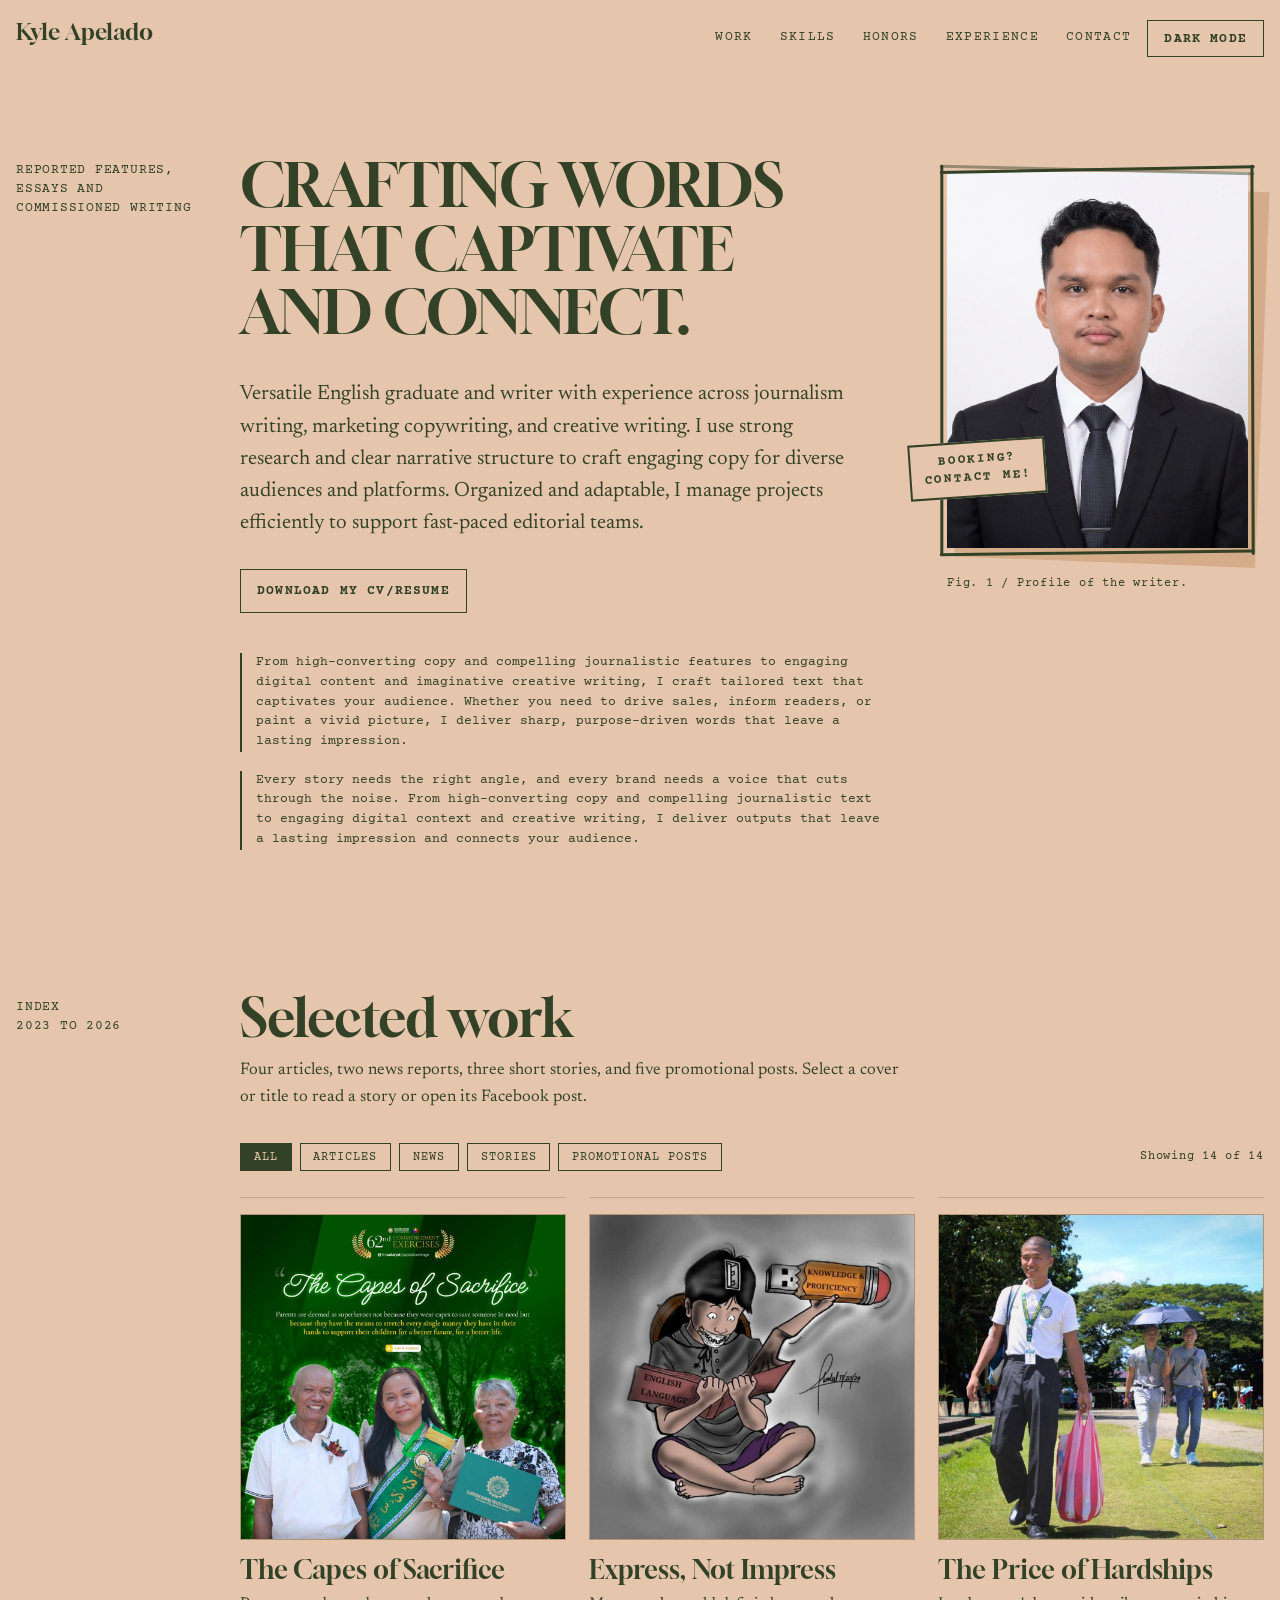
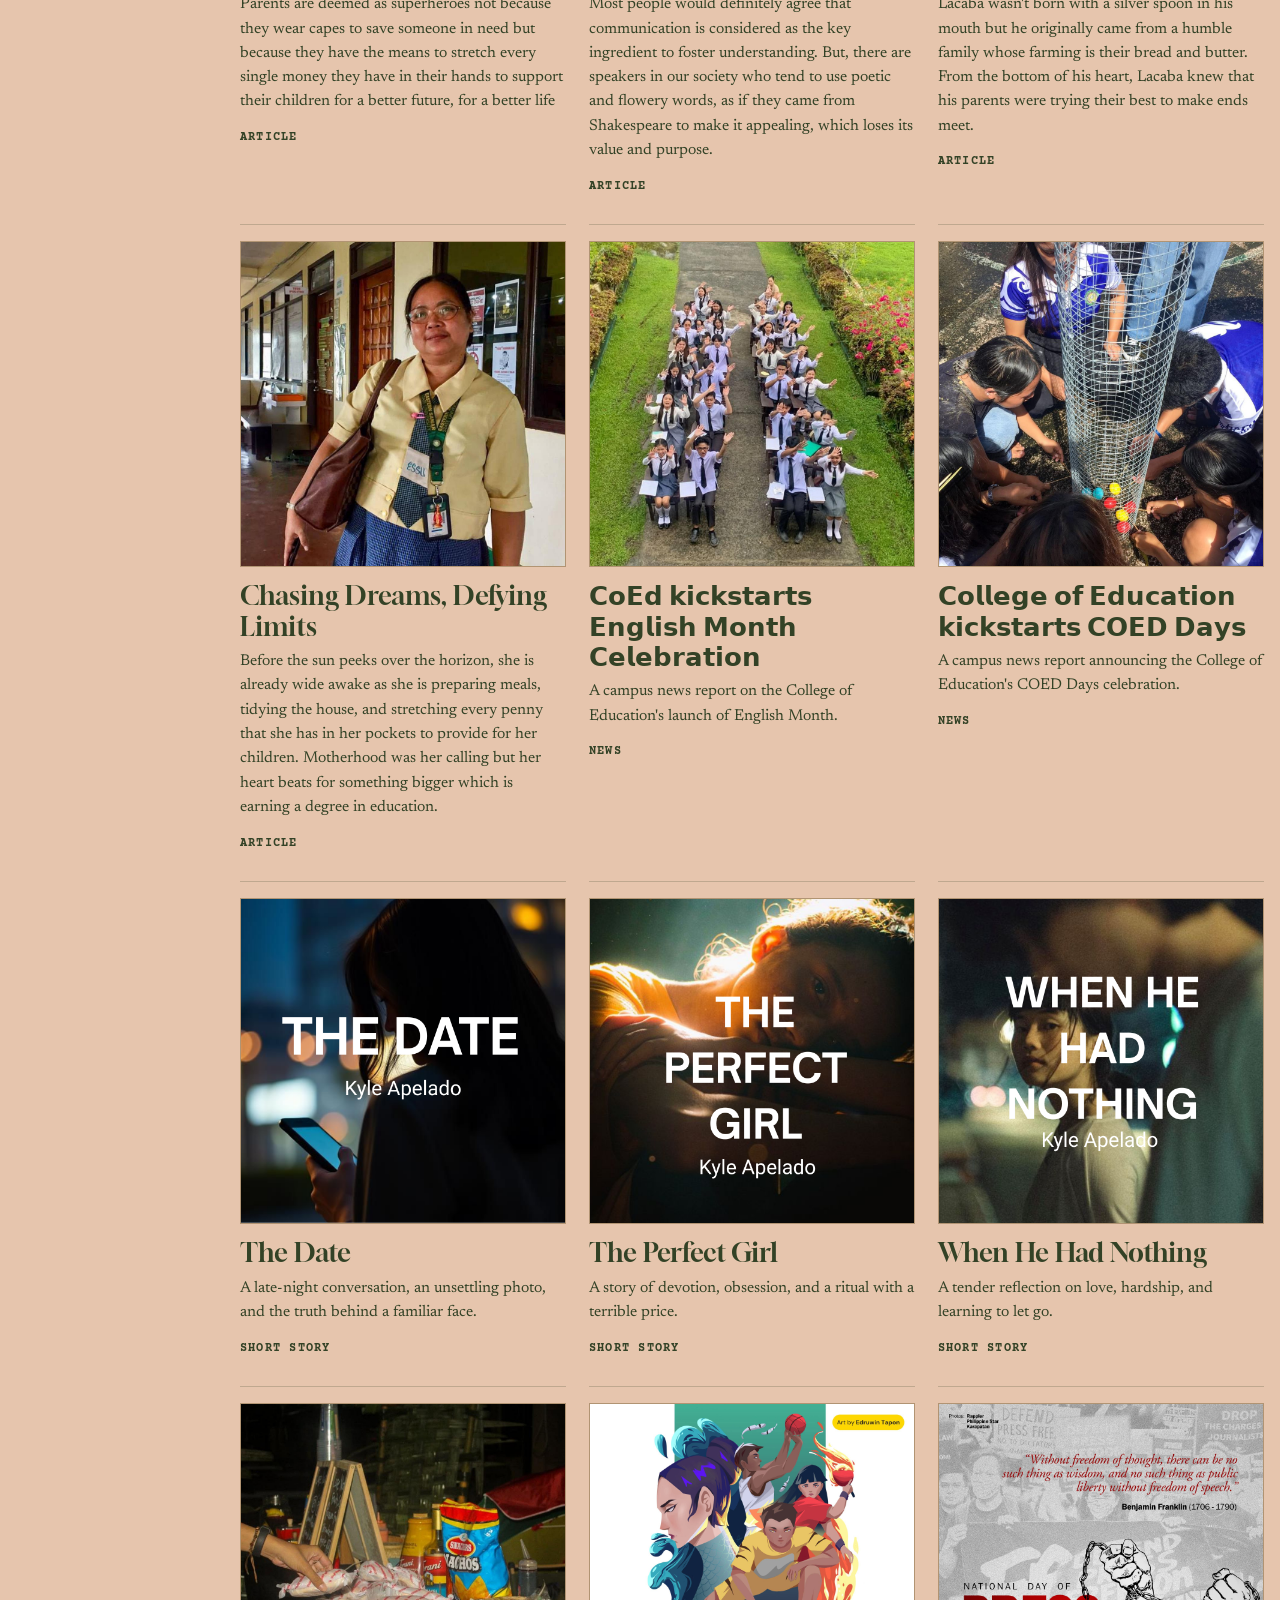
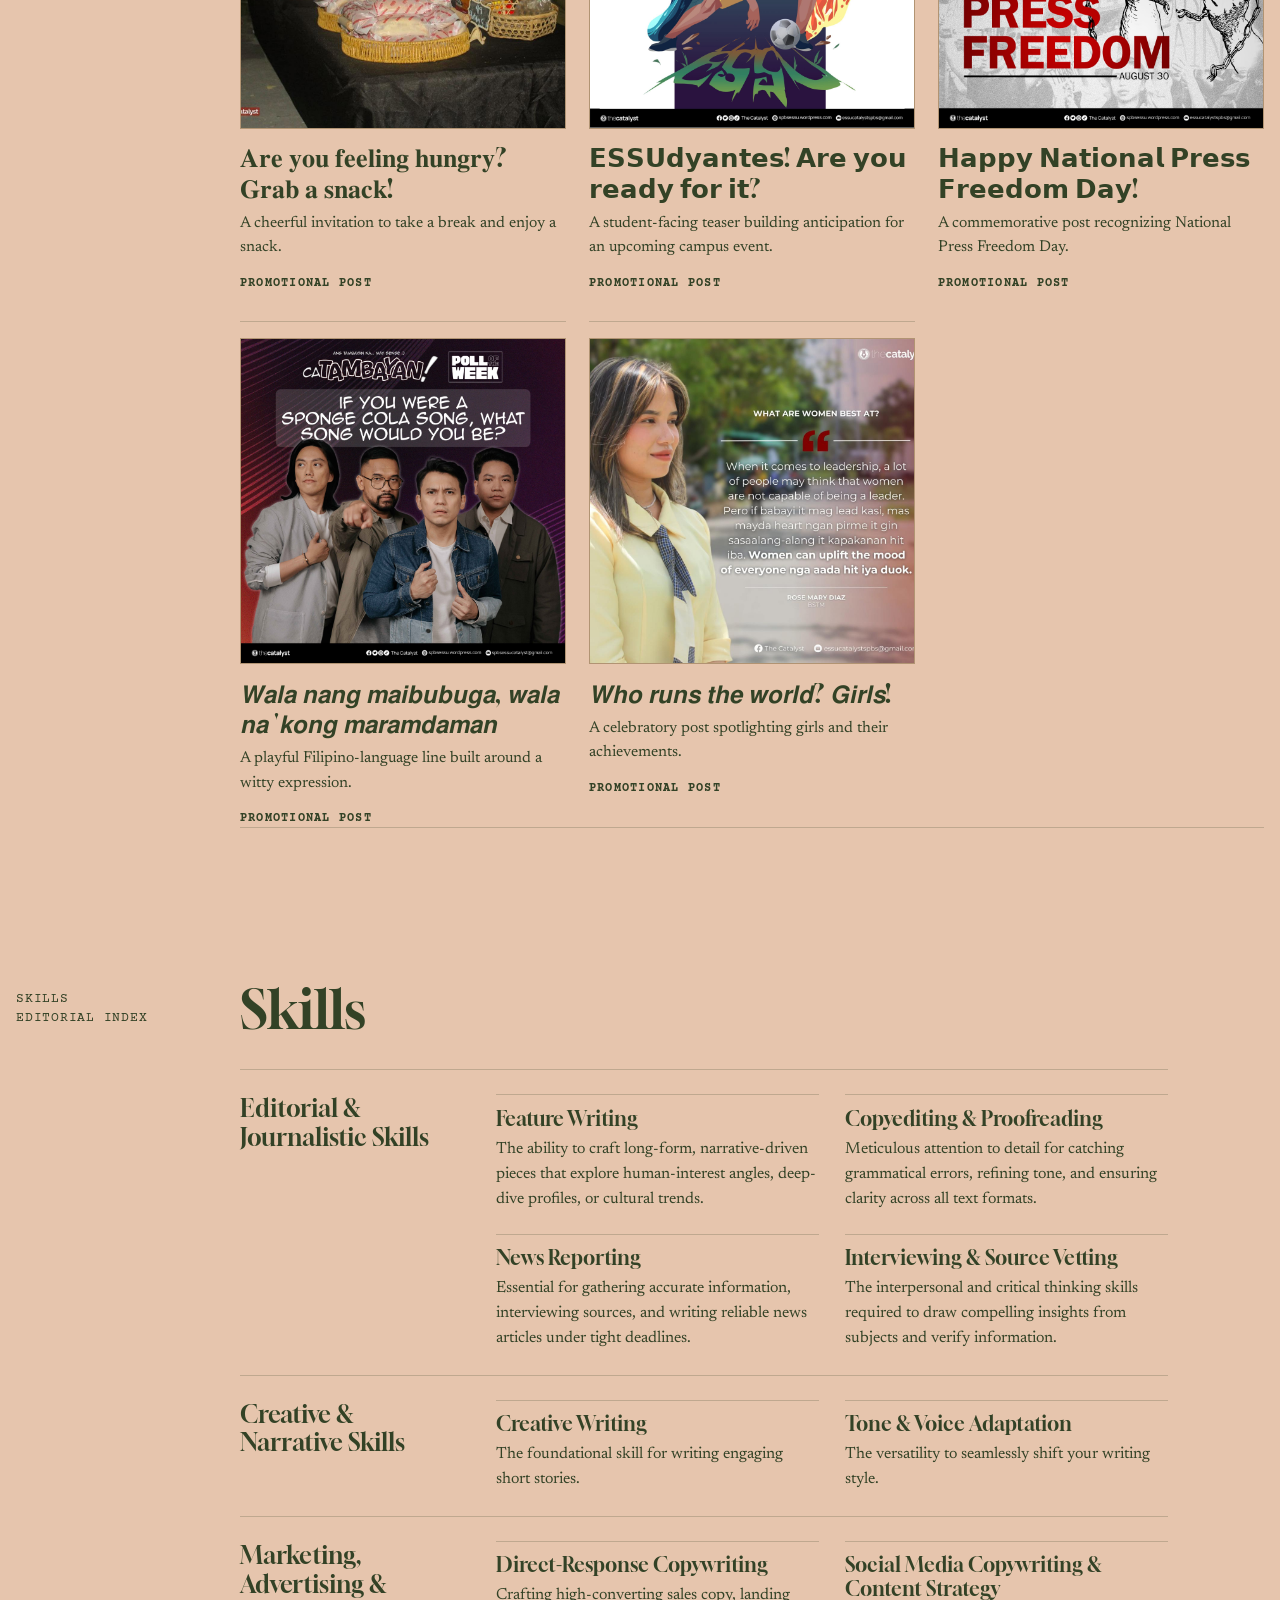
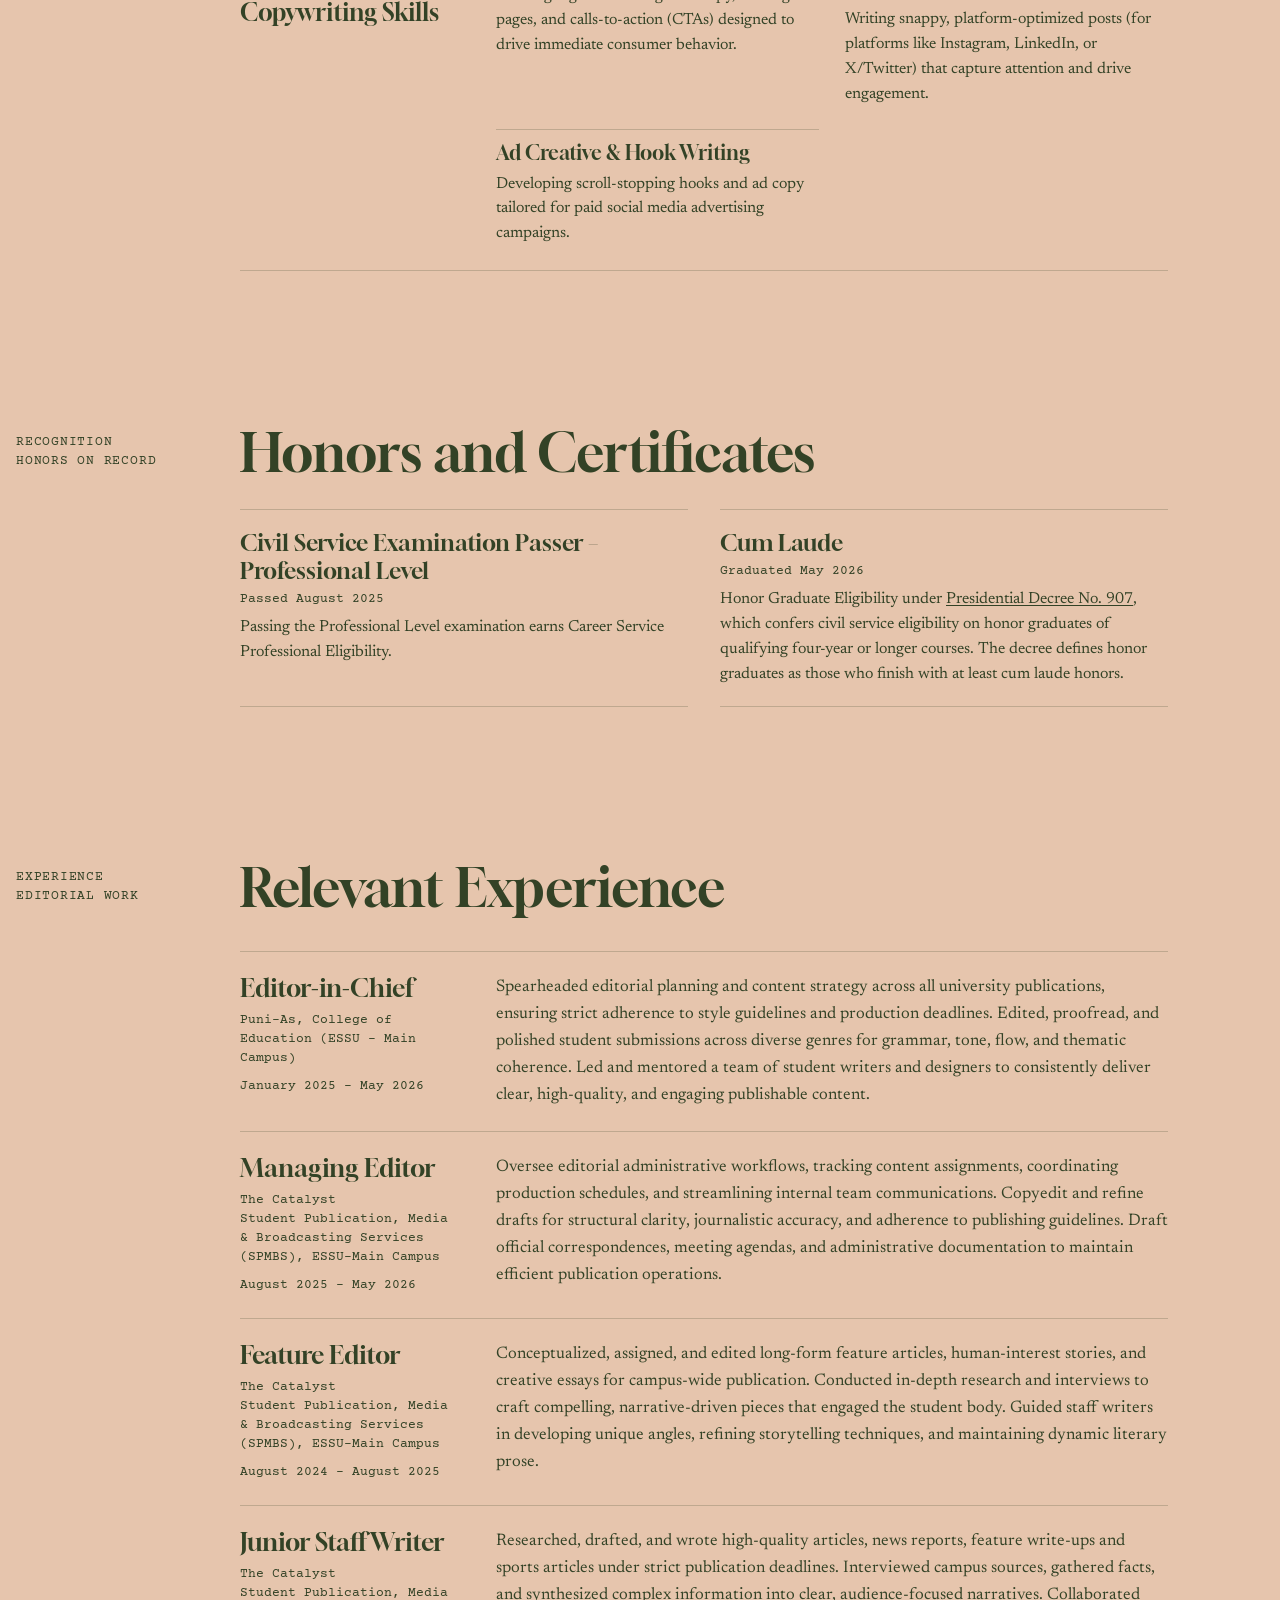
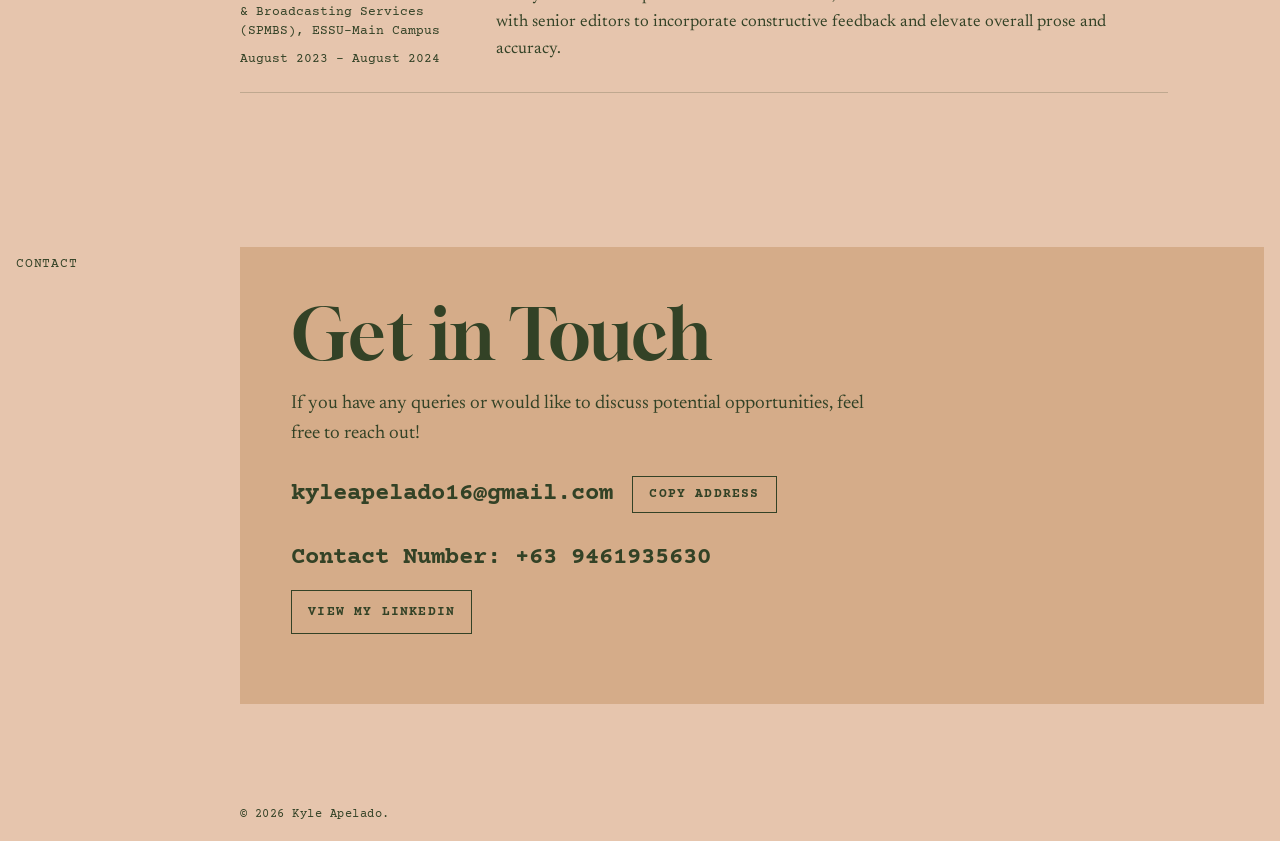
==== commit cb04c366: "Fix static deployment homepage Co-authored-by: Copilot <223556219+Copilot@users.noreply.github.com>" ====
--- a/Kyle_Portf.html
+++ b/Kyle_Portf.html
@@ -1,742 +1,13 @@
-<!doctype html><html><head><meta charset=utf8><meta name=viewport content="width=device-width,initial-scale=1,viewport-fit=cover"><style>:root{color-scheme:light;box-sizing:border-box;padding-top:env(safe-area-inset-top,0px);padding-bottom:env(safe-area-inset-bottom,0px)}html{scroll-padding-top:env(safe-area-inset-top,0px)}body{margin:0;padding:0;font:14px -apple-system,BlinkMacSystemFont,sans-serif;background:#fff;color:#000}img{max-width:100%}[hidden]:not([hidden=until-found i]){display:none!important}</style></head><body>
-<title>Kyle Apelado</title>
-<meta name="claude:viewport-fit-sides" content="cover">
-<link rel="stylesheet" href="https://fonts.googleapis.com/css2?family=Gloock&family=Newsreader:ital,opsz,wght@0,6..72,400;0,6..72,500;1,6..72,400&family=Courier+Prime:wght@400;700&display=swap">
-<!-- SAMPLE CONTENT: the writer, outlets, pieces, figures and email address below are placeholders. Swap in real clips and add an href to each piece. -->
-<style>
-/* Layout concept: a manuscript page. A narrow left margin carries typewriter notes and a stamp; the wide column carries the text. Blue-pencil edits, margin comments and proofreader's tags are the one recurring device. */
-:root{
-  color-scheme:light;
-  --raw-umber:#966443;
-  --tan:#d5ac89;
-  --desert-sand:#E6C5AD;
-  --cal-poly-green:#334226;
-  --viridian:#588764;
-  --paper:var(--desert-sand);
-  --panel:var(--tan);
-  --ink:var(--cal-poly-green);
-  --ink-soft:var(--cal-poly-green);
-  --accent:var(--cal-poly-green);
-  --mark:var(--tan);
-  --rule:rgba(51,66,38,.22);
-  --f-display:"Gloock",Georgia,"Times New Roman",serif;
-  --f-body:"Newsreader",Georgia,"Times New Roman",serif;
-  --f-type:"Courier Prime","Courier New",Courier,monospace;
-  --margin:11.5rem;
-}
-:root[data-theme="dark"]{
-  color-scheme:dark;
-  --paper:#18231D;
-  --panel:#28392F;
-  --ink:#EFE6D7;
-  --ink-soft:#C5CBB9;
-  --accent:#B8C99A;
-  --mark:#354C3B;
-  --rule:rgba(239,230,215,.22);
-}
-*{box-sizing:border-box}
-body{
-  background:var(--paper);
-  color:var(--ink);
-  font-family:var(--f-body);
-  font-size:1.1875rem;
-  line-height:1.6;
-  padding-block:1.25rem 3rem;
-  padding-left:max(16px,env(safe-area-inset-left,0px));
-  padding-right:max(16px,env(safe-area-inset-right,0px));
-  -webkit-font-smoothing:antialiased;
-  text-rendering:optimizeLegibility;
-}
-::selection{background:var(--mark);color:var(--ink)}
-a{color:inherit}
-:focus-visible{outline:2px solid var(--accent);outline-offset:3px}
-p{margin:0}
-
-/* shared grid: margin column + main column */
-.bar,.hero,.sec{
-  display:grid;
-  grid-template-columns:var(--margin) minmax(0,1fr);
-  column-gap:2.5rem;
-  max-width:80rem;
-  margin-inline:auto;
-}
-.main{min-width:0}
-.margin{
-  font-family:var(--f-type);
-  font-size:.8rem;
-  line-height:1.5;
-  letter-spacing:.06em;
-  text-transform:uppercase;
-  color:var(--ink-soft);
-  padding-top:.5rem;
-}
-.sec{padding-block:clamp(2.5rem,6vw,5rem)}
-h2{
-  font-family:var(--f-display);
-  font-weight:400;
-  font-size:clamp(2rem,4.4vw,3.3rem);
-  line-height:1.05;
-  margin:0 0 .7rem;
-  text-wrap:balance;
-}
-.sub{color:var(--ink-soft);max-width:42rem;margin-bottom:2rem;font-size:1.05rem}
-
-/* masthead */
-.bar{align-items:baseline;padding-bottom:.5rem}
-.name{font-family:var(--f-display);font-size:1.45rem;text-decoration:none;line-height:1}
-.bar-tools{display:flex;align-items:center;justify-content:flex-end;gap:1rem;min-width:0}
-nav{display:flex;gap:.5rem 1.7rem;justify-content:flex-end;flex-wrap:wrap;font-family:var(--f-type);font-size:.82rem;letter-spacing:.1em;text-transform:uppercase}
-nav a{text-decoration:none;padding-block:.25rem;border-bottom:2px solid transparent}
-nav a:hover{border-bottom-color:var(--accent)}
-.theme-toggle{white-space:nowrap}
-
-/* hero */
-.hero{padding-block:clamp(2.5rem,7vw,5.5rem) clamp(2rem,5vw,4rem)}
-.hero .margin{display:flex;flex-direction:column;gap:1.6rem;align-items:flex-start}
-.stamp{
-  display:inline-block;
-  border:2px solid var(--accent);
-  color:var(--accent);
-  font-family:var(--f-type);
-  font-size:.8rem;
-  font-weight:700;
-  text-transform:uppercase;
-  letter-spacing:.14em;
-  text-align:center;
-  line-height:1.4;
-  padding:.5rem .8rem;
-  transform:rotate(-4deg);
-}
-h1{
-  font-family:var(--f-display);
-  font-weight:400;
-  font-size:clamp(2.4rem,4.7vw,4.1rem);
-  line-height:1.06;
-  letter-spacing:-.01em;
-  margin:0 0 clamp(1.4rem,3vw,2.2rem);
-  text-wrap:balance;
-  overflow-wrap:break-word;
-}
-del{
-  text-decoration:none;
-  color:var(--ink-soft);
-  background:linear-gradient(var(--accent),var(--accent)) no-repeat 0 58% / 100% max(2px,.055em);
-  -webkit-box-decoration-break:clone;
-  box-decoration-break:clone;
-  animation:strike .9s .5s cubic-bezier(.6,0,.2,1) backwards;
-}
-@keyframes strike{from{background-size:0% max(2px,.055em)}}
-ins{
-  position:relative;
-  color:var(--accent);
-  text-decoration:underline;
-  text-decoration-thickness:max(2px,.045em);
-  text-underline-offset:.12em;
-}
-ins::before{
-  content:"^";
-  position:absolute;
-  left:-.28em;
-  top:-.62em;
-  font:700 .32em/1 var(--f-type);
-  text-decoration:none;
-}
-.hero-grid{
-  display:grid;
-  grid-template-areas:"copy portrait" "comments .";
-  grid-template-columns:minmax(0,1fr) minmax(0,20rem);
-  gap:2.5rem 3.5rem;
-  align-items:center;
-}
-.hero-text{grid-area:copy;min-width:0}
-.hero-grid>.portrait{grid-area:portrait}
-.hero-comments{grid-area:comments;max-width:44rem}
-
-/* portrait: photo, offset highlighter block, blue-pencil box that overshoots its corners */
-.portrait{margin:0 1rem 0 0;width:100%;max-width:min(20rem,calc(100% - 1.2rem));justify-self:end;color:var(--accent)}
-.pic{position:relative}
-.pic::before{content:"";position:absolute;inset:0;background:var(--mark);transform:translate(.9rem,.9rem) rotate(2.2deg)}
-.frame{position:relative;aspect-ratio:4/5;background:var(--panel);overflow:hidden}
-.frame img{display:block;width:100%;height:100%;object-fit:cover}
-.slot{position:absolute;inset:0;display:flex;align-items:flex-end;justify-content:center;padding-bottom:1.1rem;color:var(--ink-soft);font-family:var(--f-type);font-size:.78rem;letter-spacing:.1em;text-transform:uppercase}
-.slot svg{position:absolute;left:50%;top:14%;width:72%;transform:translateX(-50%);fill:currentColor;opacity:.28}
-.slot span{position:relative}
-.scribble{position:absolute;left:-.55rem;top:-.55rem;width:calc(100% + 1.1rem);height:calc(100% + 1.1rem);overflow:visible;fill:none;stroke:currentColor;stroke-width:3px;stroke-linecap:round;pointer-events:none}
-.scribble path{vector-effect:non-scaling-stroke}
-.pic .stamp{position:absolute;left:-2.4rem;bottom:3.2rem;background:var(--paper);z-index:3}
-.portrait figcaption{margin-top:1.6rem;font-family:var(--f-type);font-size:.78rem;letter-spacing:.06em;color:var(--ink-soft)}
-.intro{max-width:38rem;font-size:1.3rem;line-height:1.55}
-.actions{display:flex;flex-wrap:wrap;align-items:center;gap:.8rem 1.2rem;margin-top:1.8rem}
-.btn{
-  font-family:var(--f-type);
-  font-size:.82rem;
-  font-weight:700;
-  letter-spacing:.09em;
-  text-transform:uppercase;
-  color:var(--ink);
-  background:transparent;
-  border:1.5px solid var(--ink);
-  border-radius:0;
-  padding:.65rem 1rem;
-  cursor:pointer;
-  display:inline-block;
-  text-decoration:none;
-}
-.btn:hover{background:var(--ink);color:var(--paper)}
-.pending{font-family:var(--f-type);font-size:.8rem;letter-spacing:.06em;color:var(--ink-soft)}
-
-.comments{display:flex;flex-direction:column;gap:1.2rem;font-family:var(--f-type);font-size:.82rem;line-height:1.5;color:var(--ink-soft)}
-.comment{border-left:2px solid var(--accent);padding-left:.85rem}
-
-/* selected work */
-.filters{display:flex;flex-wrap:wrap;gap:.5rem;align-items:center;margin-bottom:1.6rem}
-.chip{
-  font-family:var(--f-type);
-  font-size:.78rem;
-  letter-spacing:.08em;
-  text-transform:uppercase;
-  color:var(--ink);
-  background:transparent;
-  border:1.5px solid var(--ink);
-  border-radius:0;
-  padding:.4rem .8rem;
-  cursor:pointer;
-}
-.chip:hover{background:var(--panel)}
-.chip[aria-pressed="true"]{background:var(--ink);color:var(--paper)}
-.tally{font-family:var(--f-type);font-size:.78rem;letter-spacing:.06em;color:var(--ink-soft);margin-left:auto}
-
-.list{
-  display:grid;
-  grid-template-columns:repeat(3,minmax(0,1fr));
-  gap:1.8rem 1.4rem;
-  border-bottom:1px solid var(--rule);
-}
-.work-item{
-  display:block;
-  border-top:1px solid var(--rule);
-  padding-top:1rem;
-  color:inherit;
-  text-decoration:none;
-}
-.work-item-link{
-  display:flex;
-  flex-direction:column;
-  align-items:stretch;
-  gap:.9rem;
-}
-.work-item:focus-visible{outline:2px solid var(--accent);outline-offset:4px}
-.t{
-  display:block;
-  font-family:var(--f-display);
-  font-size:clamp(1.25rem,2vw,1.6rem);
-  line-height:1.18;
-}
-.work-cover{display:block;width:100%;aspect-ratio:1/1;object-fit:contain;background:var(--panel);border:1px solid var(--rule)}
-.work-text{min-width:0}
-.t span{
-  background:linear-gradient(var(--mark),var(--mark)) no-repeat 0 90% / 0% 42%;
-  -webkit-box-decoration-break:clone;
-  box-decoration-break:clone;
-  transition:background-size .35s ease;
-}
-.work-item-link:hover .t span{background-size:100% 42%}
-.work-overview{display:block;margin-top:.45rem;font-size:.98rem;line-height:1.55;color:var(--ink-soft)}
-.meta{display:flex;flex-direction:column;gap:.1rem;font-family:var(--f-type);font-size:.78rem;line-height:1.45;color:var(--ink-soft)}
-.meta b{color:var(--accent);letter-spacing:.1em;text-transform:uppercase}
-.work-empty{grid-column:1/-1;padding-block:1.2rem;border-top:1px solid var(--rule);font-style:italic;color:var(--ink-soft)}
-
-/* skills */
-.skills-catalog{max-width:58rem;margin-top:2rem}
-.skill-group{
-  display:grid;
-  grid-template-columns:13.5rem minmax(0,1fr);
-  gap:1.5rem 2.5rem;
-  padding-block:1.5rem;
-  border-top:1px solid var(--rule);
-}
-.skill-group:last-child{border-bottom:1px solid var(--rule)}
-.skill-group h3{font-family:var(--f-display);font-size:1.5rem;font-weight:400;line-height:1.2;margin:0}
-.skill-list{list-style:none;padding:0;margin:0;display:grid;grid-template-columns:repeat(2,minmax(0,1fr));gap:1.4rem 1.6rem}
-.skill-list li{border-top:1px solid var(--rule);padding-top:.7rem}
-.skill-list h4{font-family:var(--f-display);font-size:1.25rem;font-weight:400;line-height:1.2;margin:0 0 .4rem}
-.skill-list p{font-size:1rem;line-height:1.55}
-
-/* honors */
-.honors-list{display:grid;grid-template-columns:repeat(2,minmax(0,1fr));gap:1.5rem 2rem;margin:1.8rem 0 0;padding:0;max-width:58rem;list-style:none}
-.honor{
-  display:flex;
-  flex-direction:column;
-  align-items:flex-start;
-  gap:.35rem;
-  padding-block:1.2rem;
-  border-top:1px solid var(--rule);
-  border-bottom:1px solid var(--rule);
-}
-.honor h3{font-family:var(--f-display);font-size:1.45rem;font-weight:400;line-height:1.2;margin:0}
-.honor-date{font-family:var(--f-type);font-size:.8rem;line-height:1.5;color:var(--ink-soft)}
-.honor-description{max-width:42rem;font-size:1rem;line-height:1.55}
-.honor-description a{text-decoration-thickness:1px;text-underline-offset:.15em}
-
-/* experience */
-.experience-list{max-width:58rem;margin-top:2.2rem}
-.experience{
-  display:grid;
-  grid-template-columns:13.5rem minmax(0,1fr);
-  gap:1.5rem 2.5rem;
-  padding-block:1.4rem;
-  border-top:1px solid var(--rule);
-}
-.experience:last-child{border-bottom:1px solid var(--rule)}
-.experience h3{font-family:var(--f-display);font-weight:400;font-size:1.55rem;line-height:1.15;margin:0 0 .5rem}
-.experience-org,.experience-date{font-family:var(--f-type);font-size:.8rem;line-height:1.5;color:var(--ink-soft)}
-.experience-org{margin-bottom:.55rem}
-.experience-description{font-size:1.05rem;line-height:1.6}
-
-/* contact */
-.contact{background:var(--panel);padding:clamp(1.5rem,4.5vw,3.2rem)}
-.big{font-size:clamp(2.2rem,6vw,4.4rem);line-height:1.02;margin-bottom:1.2rem}
-.contact p{max-width:36rem}
-.mail{display:flex;flex-wrap:wrap;align-items:center;gap:.8rem 1.2rem;margin-block:1.6rem}
-#addr,.contact-phone{font-family:var(--f-type);font-weight:700;font-size:clamp(1rem,3vw,1.5rem);overflow-wrap:anywhere}
-.contact-links{display:flex;flex-direction:column;align-items:flex-start;gap:.8rem;margin-block:1.2rem}
-.copied{font-family:var(--f-type);font-size:.8rem;color:var(--accent)}
-.fine{font-size:1rem;color:var(--ink-soft)}
-
-/* foot */
-.foot{padding-block:1.5rem 1rem}
-.footer-copyright{font-family:var(--f-type);font-size:.78rem;letter-spacing:.04em;color:var(--ink-soft)}
-
-@media (max-width:980px){
-  .hero-grid{
-    grid-template-areas:"copy" "portrait" "comments";
-    grid-template-columns:minmax(0,1fr);
-    gap:1.75rem;
-    align-items:start;
-  }
-  .hero-grid>.portrait{justify-self:start;margin-right:0}
-}
-@media (max-width:860px){
-  .bar,.hero,.sec{grid-template-columns:minmax(0,1fr);column-gap:0}
-  .bar{display:flex;flex-wrap:wrap;justify-content:space-between;gap:.6rem 1.2rem}
-  .bar-tools{width:100%;justify-content:space-between;flex-wrap:wrap}
-  nav{justify-content:flex-start}
-  .margin{padding-top:0;margin-bottom:1rem}
-  .hero .margin{flex-direction:row;flex-wrap:wrap;align-items:center;gap:1rem 1.6rem}
-  .experience{grid-template-columns:minmax(0,1fr);gap:.45rem}
-  .skill-group{grid-template-columns:minmax(0,1fr);gap:.8rem}
-  .skill-list{grid-template-columns:minmax(0,1fr)}
-  .honors-list{grid-template-columns:minmax(0,1fr)}
-  .list{grid-template-columns:repeat(2,minmax(0,1fr))}
-  .pic .stamp{left:-.3rem}
-}
-@media (max-width:760px){
-  .tally{margin-left:0;width:100%}
-}
-@media (max-width:560px){
-  body{font-size:1.05rem;padding-block:1rem 2rem}
-  .bar-tools{align-items:flex-start}
-  nav{gap:.35rem .85rem;font-size:.75rem}
-  .hero{padding-block:2rem 1.5rem}
-  .intro{font-size:1.15rem}
-  .hero-comments{font-size:.78rem}
-  .list{grid-template-columns:minmax(0,1fr);gap:1.4rem}
-  .filters{gap:.4rem}
-  .chip{font-size:.72rem;padding:.38rem .55rem}
-  .work-cover{aspect-ratio:1/1}
-  .contact{padding:1.3rem}
-  .contact-phone,#addr{font-size:1rem}
-}
-@media (prefers-reduced-motion:reduce){
-  *,*::before,*::after{animation:none!important;transition:none!important}
-}
-</style>
-
-<header class="bar">
-  <a class="name" href="#top">Kyle Apelado</a>
-  <div class="bar-tools">
-    <nav aria-label="Sections">
-      <a href="#work">Work</a>
-      <a href="#skills">Skills</a>
-      <a href="#honors">Honors</a>
-      <a href="#experience">Experience</a>
-      <a href="#contact">Contact</a>
-    </nav>
-    <button class="btn theme-toggle" id="theme-toggle" type="button" aria-label="Switch to dark mode" aria-pressed="false">Dark mode</button>
-  </div>
-</header>
-
-<section class="hero" id="top">
-  <div class="margin">
-    <p>Reported features, essays and commissioned writing</p>
-  </div>
-  <div class="main">
-    <div class="hero-grid">
-    <div class="hero-text">
-    <h1>CRAFTING WORDS THAT CAPTIVATE AND CONNECT.</h1>
-    <p class="intro">Versatile English graduate and writer with experience across journalism writing, marketing copywriting, and creative writing. I use strong research and clear narrative structure to craft engaging copy for diverse audiences and platforms. Organized and adaptable, I manage projects efficiently to support fast-paced editorial teams.</p>
-    <div class="actions">
-      <a class="btn" href="Apelado%2C%20Kyle%20A.%20Resume.docx" download="Apelado, Kyle A. Resume.docx">Download my CV/Resume</a>
-    </div>
-    </div>
-    <figure class="portrait">
-      <div class="pic">
-        <div class="frame">
-          <img src="Kyle_Portrait.png" alt="Portrait of Kyle Apelado">
-        </div>
-        <svg class="scribble" viewBox="0 0 100 125" preserveAspectRatio="none" aria-hidden="true">
-          <path d="M1 3 L99 1.2"/>
-          <path d="M98.6 1 L99 124"/>
-          <path d="M99 123.2 L1 124.4"/>
-          <path d="M1.2 124 L1.2 1"/>
-          <path d="M1 1 L99 3.4" stroke-opacity=".45"/>
-        </svg>
-        <p class="stamp">Booking?<br>Contact Me!</p>
-      </div>
-      <figcaption>Fig. 1 / Profile of the writer.</figcaption>
-    </figure>
-    <div class="comments hero-comments">
-      <p class="comment">From high-converting copy and compelling journalistic features to engaging digital content and imaginative creative writing, I craft tailored text that captivates your audience. Whether you need to drive sales, inform readers, or paint a vivid picture, I deliver sharp, purpose-driven words that leave a lasting impression.</p>
-      <p class="comment">Every story needs the right angle, and every brand needs a voice that cuts through the noise. From high-converting copy and compelling journalistic text to engaging digital context and creative writing, I deliver outputs that leave a lasting impression and connects your audience.</p>
-    </div>
-    </div>
-  </div>
-</section>
-
-<section class="sec" id="work">
-  <div class="margin"><p>Index<br>2023 to 2026</p></div>
-  <div class="main">
-    <h2>Selected work</h2>
-    <p class="sub">Four articles, two news reports, three short stories, and five promotional posts. Select a cover or title to read a story or open its Facebook post.</p>
-
-    <div class="filters" role="group" aria-label="Filter by form">
-      <button class="chip" type="button" data-f="All" aria-pressed="true">All</button>
-      <button class="chip" type="button" data-f="Articles" aria-pressed="false">Articles</button>
-      <button class="chip" type="button" data-f="News" aria-pressed="false">News</button>
-      <button class="chip" type="button" data-f="Stories" aria-pressed="false">Stories</button>
-      <button class="chip" type="button" data-f="Promotional Posts" aria-pressed="false">Promotional Posts</button>
-      <span class="tally" id="tally" role="status">Showing 14 of 14</span>
-    </div>
-
-    <div class="list">
-      <a class="work-item" data-form="Articles" href="https://www.facebook.com/share/p/1J8jfHBiHb/" target="_blank" rel="noopener noreferrer" aria-label="Read The Capes of Sacrifice on Facebook">
-        <span class="work-item-link">
-          <img class="work-cover" src="assets/Articles/The Capes of Sacrifice.jpg" alt="">
-          <span class="work-text"><span class="t"><span>The Capes of Sacrifice</span></span><span class="work-overview">Parents are deemed as superheroes not because they wear capes to save someone in need but because they have the means to stretch every single money they have in their hands to support their children for a better future, for a better life</span></span>
-          <span class="meta"><b>Article</b></span>
-        </span>
-      </a>
-      <a class="work-item" data-form="Articles" href="https://www.facebook.com/share/p/1CEDJSbvRy/" target="_blank" rel="noopener noreferrer" aria-label="Read Express, Not Impress on Facebook">
-        <span class="work-item-link">
-          <img class="work-cover" src="assets/Articles/Express, Not Impress.jpg" alt="">
-          <span class="work-text"><span class="t"><span>Express, Not Impress</span></span><span class="work-overview">Most people would definitely agree that communication is considered as the key ingredient to foster understanding. But, there are speakers in our society who tend to use poetic and flowery words, as if they came from Shakespeare to make it appealing, which loses its value and purpose.</span></span>
-          <span class="meta"><b>Article</b></span>
-        </span>
-      </a>
-      <a class="work-item" data-form="Articles" href="https://www.facebook.com/share/p/1A1L6H3BW7/" target="_blank" rel="noopener noreferrer" aria-label="Read The Price of Hardships on Facebook">
-        <span class="work-item-link">
-          <img class="work-cover" src="assets/Articles/The Price of Hardships.jpg" alt="">
-          <span class="work-text"><span class="t"><span>The Price of Hardships</span></span><span class="work-overview">Lacaba wasn't born with a silver spoon in his mouth but he originally came from a humble family whose farming is their bread and butter. From the bottom of his heart, Lacaba knew that his parents were trying their best to make ends meet. </span></span>
-          <span class="meta"><b>Article</b></span>
-        </span>
-      </a>
-      <a class="work-item" data-form="Articles" href="https://www.facebook.com/share/p/1J6aZm1SzE/" target="_blank" rel="noopener noreferrer" aria-label="Read Chasing Dreams, Defying Limits on Facebook">
-        <span class="work-item-link">
-          <img class="work-cover" src="assets/Articles/Chasing Dreams, Defying Limits.jpg" alt="">
-          <span class="work-text"><span class="t"><span>Chasing Dreams, Defying Limits</span></span><span class="work-overview">Before the sun peeks over the horizon, she is already wide awake as she is preparing meals, tidying the house, and stretching every penny that she has in her pockets to provide for her children. Motherhood was her calling but her heart beats for something bigger which is earning a degree in education.</span></span>
-          <span class="meta"><b>Article</b></span>
-        </span>
-      </a>
-      <a class="work-item" data-form="News" href="https://www.facebook.com/share/p/1Pg7WAhuX7/" target="_blank" rel="noopener noreferrer" aria-label="Read 𝗖𝗼𝗘𝗱 𝗸𝗶𝗰𝗸𝘀𝘁𝗮𝗿𝘁𝘀 𝗘𝗻𝗴𝗹𝗶𝘀𝗵 𝗠𝗼𝗻𝘁𝗵 𝗖𝗲𝗹𝗲𝗯𝗿𝗮𝘁𝗶𝗼𝗻 on Facebook">
-        <span class="work-item-link">
-          <img class="work-cover" src="assets/News/𝗖𝗼𝗘𝗱 𝗸𝗶𝗰𝗸𝘀𝘁𝗮𝗿𝘁𝘀 𝗘𝗻𝗴𝗹𝗶𝘀𝗵 𝗠𝗼𝗻𝘁𝗵 𝗖𝗲𝗹𝗲𝗯𝗲𝗿𝗮𝘁𝗶𝗼𝗻.jpg" alt="">
-          <span class="work-text"><span class="t"><span>𝗖𝗼𝗘𝗱 𝗸𝗶𝗰𝗸𝘀𝘁𝗮𝗿𝘁𝘀 𝗘𝗻𝗴𝗹𝗶𝘀𝗵 𝗠𝗼𝗻𝘁𝗵 𝗖𝗲𝗹𝗲𝗯𝗿𝗮𝘁𝗶𝗼𝗻</span></span><span class="work-overview">A campus news report on the College of Education's launch of English Month.</span></span>
-          <span class="meta"><b>News</b></span>
-        </span>
-      </a>
-      <a class="work-item" data-form="News" href="https://www.facebook.com/share/p/19ibaV4C3M/" target="_blank" rel="noopener noreferrer" aria-label="Read 𝗖𝗼𝗹𝗹𝗲𝗴𝗲 𝗼𝗳 𝗘𝗱𝘂𝗰𝗮𝘁𝗶𝗼𝗻 𝗸𝗶𝗰𝗸𝘀𝘁𝗮𝗿𝘁𝘀 𝗖𝗢𝗘𝗗 𝗗𝗮𝘆𝘀 on Facebook">
-        <span class="work-item-link">
-          <img class="work-cover" src="assets/News/𝗖𝗼𝗹𝗹𝗲𝗴𝗲 𝗼𝗳 𝗘𝗱𝘂𝗰𝗮𝘁𝗶𝗼𝗻 𝗸𝗶𝗰𝗸𝘀𝘁𝗮𝗿𝘁𝘀 𝗖𝗢𝗘𝗗 𝗗𝗮𝘆𝘀.jpg" alt="">
-          <span class="work-text"><span class="t"><span>𝗖𝗼𝗹𝗹𝗲𝗴𝗲 𝗼𝗳 𝗘𝗱𝘂𝗰𝗮𝘁𝗶𝗼𝗻 𝗸𝗶𝗰𝗸𝘀𝘁𝗮𝗿𝘁𝘀 𝗖𝗢𝗘𝗗 𝗗𝗮𝘆𝘀</span></span><span class="work-overview">A campus news report announcing the College of Education's COED Days celebration.</span></span>
-          <span class="meta"><b>News</b></span>
-        </span>
-      </a>
-      <a class="work-item" data-form="Stories" href="stories/the-date/" aria-label="Read The Date by Kyle Apelado">
-        <span class="work-item-link">
-          <img class="work-cover" src="assets/Stories/COVERS FOR STORIES/The Date.png" alt="">
-          <span class="work-text"><span class="t"><span>The Date</span></span><span class="work-overview">A late-night conversation, an unsettling photo, and the truth behind a familiar face.</span></span>
-          <span class="meta"><b>Short story</b></span>
-        </span>
-      </a>
-      <a class="work-item" data-form="Stories" href="stories/the-perfect-girl/" aria-label="Read The Perfect Girl by Kyle Apelado">
-        <span class="work-item-link">
-          <img class="work-cover" src="assets/Stories/COVERS FOR STORIES/The perfect girl.png" alt="">
-          <span class="work-text"><span class="t"><span>The Perfect Girl</span></span><span class="work-overview">A story of devotion, obsession, and a ritual with a terrible price.</span></span>
-          <span class="meta"><b>Short story</b></span>
-        </span>
-      </a>
-      <a class="work-item" data-form="Stories" href="stories/when-he-had-nothing/" aria-label="Read When He Had Nothing by Kyle Apelado">
-        <span class="work-item-link">
-          <img class="work-cover" src="assets/Stories/COVERS FOR STORIES/When he had nothing.png" alt="">
-          <span class="work-text"><span class="t"><span>When He Had Nothing</span></span><span class="work-overview">A tender reflection on love, hardship, and learning to let go.</span></span>
-          <span class="meta"><b>Short story</b></span>
-        </span>
-      </a>
-      <a class="work-item" data-form="Promotional Posts" href="https://www.facebook.com/share/p/1Dq8muNaTC/" target="_blank" rel="noopener noreferrer" aria-label="Read 𝐀𝐫𝐞 𝐲𝐨𝐮 𝐟𝐞𝐞𝐥𝐢𝐧𝐠 𝐡𝐮𝐧𝐠𝐫𝐲? 𝐆𝐫𝐚𝐛 𝐚 𝐬𝐧𝐚𝐜𝐤! on Facebook">
-        <span class="work-item-link">
-          <img class="work-cover" src="assets/Promotional/𝐀𝐫𝐞 𝐲𝐨𝐮 𝐟𝐞𝐞𝐥𝐢𝐧𝐠 𝐡𝐮𝐧𝐠𝐫𝐲 𝐆𝐫𝐚𝐛 𝐚 𝐬𝐧𝐚𝐜𝐤.jpg" alt="">
-          <span class="work-text"><span class="t"><span>𝐀𝐫𝐞 𝐲𝐨𝐮 𝐟𝐞𝐞𝐥𝐢𝐧𝐠 𝐡𝐮𝐧𝐠𝐫𝐲? 𝐆𝐫𝐚𝐛 𝐚 𝐬𝐧𝐚𝐜𝐤!</span></span><span class="work-overview">A cheerful invitation to take a break and enjoy a snack.</span></span>
-          <span class="meta"><b>Promotional post</b></span>
-        </span>
-      </a>
-      <a class="work-item" data-form="Promotional Posts" href="https://www.facebook.com/share/p/19hW8gpqJF/" target="_blank" rel="noopener noreferrer" aria-label="Read 𝗘𝗦𝗦𝗨𝗱𝘆𝗮𝗻𝘁𝗲𝘀! 𝗔𝗿𝗲 𝘆𝗼𝘂 𝗿𝗲𝗮𝗱𝘆 𝗳𝗼𝗿 𝗶𝘁? on Facebook">
-        <span class="work-item-link">
-          <img class="work-cover" src="assets/Promotional/𝗘𝗦𝗦𝗨𝗱𝘆𝗮𝗻𝘁𝗲𝘀. 𝗔𝗿𝗲 𝘆𝗼𝘂 𝗿𝗲𝗮𝗱𝘆 𝗳𝗼𝗿 𝗶𝘁.jpg" alt="">
-          <span class="work-text"><span class="t"><span>𝗘𝗦𝗦𝗨𝗱𝘆𝗮𝗻𝘁𝗲𝘀! 𝗔𝗿𝗲 𝘆𝗼𝘂 𝗿𝗲𝗮𝗱𝘆 𝗳𝗼𝗿 𝗶𝘁?</span></span><span class="work-overview">A student-facing teaser building anticipation for an upcoming campus event.</span></span>
-          <span class="meta"><b>Promotional post</b></span>
-        </span>
-      </a>
-      <a class="work-item" data-form="Promotional Posts" href="https://www.facebook.com/share/p/1JyPY2T6LB/" target="_blank" rel="noopener noreferrer" aria-label="Read 𝗛𝗮𝗽𝗽𝘆 𝗡𝗮𝘁𝗶𝗼𝗻𝗮𝗹 𝗣𝗿𝗲𝘀𝘀 𝗙𝗿𝗲𝗲𝗱𝗼𝗺 𝗗𝗮𝘆! on Facebook">
-        <span class="work-item-link">
-          <img class="work-cover" src="assets/Promotional/𝗛𝗮𝗽𝗽𝘆 𝗡𝗮𝘁𝗶𝗼𝗻𝗮𝗹 𝗣𝗿𝗲𝘀𝘀 𝗙𝗿𝗲𝗲𝗱𝗼𝗺 𝗗𝗮𝘆.jpg" alt="">
-          <span class="work-text"><span class="t"><span>𝗛𝗮𝗽𝗽𝘆 𝗡𝗮𝘁𝗶𝗼𝗻𝗮𝗹 𝗣𝗿𝗲𝘀𝘀 𝗙𝗿𝗲𝗲𝗱𝗼𝗺 𝗗𝗮𝘆!</span></span><span class="work-overview">A commemorative post recognizing National Press Freedom Day.</span></span>
-          <span class="meta"><b>Promotional post</b></span>
-        </span>
-      </a>
-      <a class="work-item" data-form="Promotional Posts" href="https://www.facebook.com/share/p/1HhxZbZ1AJ/" target="_blank" rel="noopener noreferrer" aria-label="Read 𝙒𝙖𝙡𝙖 𝙣𝙖𝙣𝙜 𝙢𝙖𝙞𝙗𝙪𝙗𝙪𝙜𝙖, 𝙬𝙖𝙡𝙖 𝙣𝙖 '𝙠𝙤𝙣𝙜 𝙢𝙖𝙧𝙖𝙢𝙙𝙖𝙢𝙖𝙣 on Facebook">
-        <span class="work-item-link">
-          <img class="work-cover" src="assets/Promotional/𝙒𝙖𝙡𝙖 𝙣𝙖𝙣𝙜 𝙢𝙖𝙞𝙗𝙪𝙗𝙪𝙜𝙖, 𝙬𝙖𝙡𝙖 𝙣𝙖 '𝙠𝙤𝙣𝙜 𝙢𝙖𝙧𝙖𝙢𝙙𝙖𝙢𝙖𝙣.jpg" alt="">
-          <span class="work-text"><span class="t"><span>𝙒𝙖𝙡𝙖 𝙣𝙖𝙣𝙜 𝙢𝙖𝙞𝙗𝙪𝙗𝙪𝙜𝙖, 𝙬𝙖𝙡𝙖 𝙣𝙖 '𝙠𝙤𝙣𝙜 𝙢𝙖𝙧𝙖𝙢𝙙𝙖𝙢𝙖𝙣</span></span><span class="work-overview">A playful Filipino-language line built around a witty expression.</span></span>
-          <span class="meta"><b>Promotional post</b></span>
-        </span>
-      </a>
-      <a class="work-item" data-form="Promotional Posts" href="https://www.facebook.com/share/p/1GiaqXhCuY/" target="_blank" rel="noopener noreferrer" aria-label="Read 𝙒𝙝𝙤 𝙧𝙪𝙣𝙨 𝙩𝙝𝙚 𝙬𝙤𝙧𝙡𝙙? 𝙂𝙞𝙧𝙡𝙨! on Facebook">
-        <span class="work-item-link">
-          <img class="work-cover" src="assets/Promotional/𝙒𝙝𝙤 𝙧𝙪𝙣𝙨 𝙩𝙝𝙚 𝙬𝙤𝙧𝙡𝙙 𝙂𝙞𝙧𝙡𝙨.jpg" alt="">
-          <span class="work-text"><span class="t"><span>𝙒𝙝𝙤 𝙧𝙪𝙣𝙨 𝙩𝙝𝙚 𝙬𝙤𝙧𝙡𝙙? 𝙂𝙞𝙧𝙡𝙨!</span></span><span class="work-overview">A celebratory post spotlighting girls and their achievements.</span></span>
-          <span class="meta"><b>Promotional post</b></span>
-        </span>
-      </a>
-      <p class="work-empty" id="work-empty" hidden>No works in this category yet.</p>
-    </div>
-  </div>
-</section>
-
-<section class="sec" id="skills">
-    <div class="margin"><p>Skills<br>Editorial index</p></div>
-    <div class="main">
-      <h2>Skills</h2>
-      <div class="skills-catalog">
-        <section class="skill-group" aria-labelledby="editorial-skills">
-          <h3 id="editorial-skills">Editorial &amp; Journalistic Skills</h3>
-          <ul class="skill-list">
-            <li>
-              <h4>Feature Writing</h4>
-              <p>The ability to craft long-form, narrative-driven pieces that explore human-interest angles, deep-dive profiles, or cultural trends.</p>
-            </li>
-            <li>
-              <h4>Copyediting &amp; Proofreading</h4>
-              <p>Meticulous attention to detail for catching grammatical errors, refining tone, and ensuring clarity across all text formats.</p>
-            </li>
-            <li>
-              <h4>News Reporting</h4>
-              <p>Essential for gathering accurate information, interviewing sources, and writing reliable news articles under tight deadlines.</p>
-            </li>
-            <li>
-              <h4>Interviewing &amp; Source Vetting</h4>
-              <p>The interpersonal and critical thinking skills required to draw compelling insights from subjects and verify information.</p>
-            </li>
-          </ul>
-        </section>
-        <section class="skill-group" aria-labelledby="creative-skills">
-          <h3 id="creative-skills">Creative &amp; Narrative Skills</h3>
-          <ul class="skill-list">
-            <li>
-              <h4>Creative Writing</h4>
-              <p>The foundational skill for writing engaging short stories.</p>
-            </li>
-            <li>
-              <h4>Tone &amp; Voice Adaptation</h4>
-              <p>The versatility to seamlessly shift your writing style.</p>
-            </li>
-          </ul>
-        </section>
-        <section class="skill-group" aria-labelledby="marketing-skills">
-          <h3 id="marketing-skills">Marketing, Advertising &amp; Copywriting Skills</h3>
-          <ul class="skill-list">
-            <li>
-              <h4>Direct-Response Copywriting</h4>
-              <p>Crafting high-converting sales copy, landing pages, and calls-to-action (CTAs) designed to drive immediate consumer behavior.</p>
-            </li>
-            <li>
-              <h4>Social Media Copywriting &amp; Content Strategy</h4>
-              <p>Writing snappy, platform-optimized posts (for platforms like Instagram, LinkedIn, or X/Twitter) that capture attention and drive engagement.</p>
-            </li>
-            <li>
-              <h4>Ad Creative &amp; Hook Writing</h4>
-              <p>Developing scroll-stopping hooks and ad copy tailored for paid social media advertising campaigns.</p>
-            </li>
-          </ul>
-        </section>
-      </div>
-    </div>
-  </div>
-</section>
-
-<section class="sec" id="honors">
-  <div class="margin"><p>Recognition<br>Honors on record</p></div>
-  <div class="main">
-    <h2>Honors and Certificates</h2>
-    <ul class="honors-list">
-      <li class="honor">
-        <h3>Civil Service Examination Passer – Professional Level</h3>
-        <p class="honor-date">Passed August 2025</p>
-        <p class="honor-description">Passing the Professional Level examination earns Career Service Professional Eligibility.</p>
-      </li>
-      <li class="honor">
-        <h3>Cum Laude</h3>
-        <p class="honor-date">Graduated May 2026</p>
-        <p class="honor-description">Honor Graduate Eligibility under <a href="https://lawphil.net/statutes/presdecs/pd1976/pd_907_1976.html" target="_blank" rel="noopener noreferrer">Presidential Decree No. 907</a>, which confers civil service eligibility on honor graduates of qualifying four-year or longer courses. The decree defines honor graduates as those who finish with at least cum laude honors.</p>
-      </li>
-    </ul>
-  </div>
-</section>
-
-<section class="sec" id="experience">
-  <div class="margin"><p>Experience<br>Editorial work</p></div>
-  <div class="main">
-    <h2>Relevant Experience</h2>
-    <div class="experience-list">
-      <article class="experience">
-        <header>
-          <h3>Editor-in-Chief</h3>
-          <p class="experience-org">Puni-As, College of Education (ESSU – Main Campus)</p>
-          <p class="experience-date"><time datetime="2025-01">January 2025</time> – <time datetime="2026-05">May 2026</time></p>
-        </header>
-        <p class="experience-description">Spearheaded editorial planning and content strategy across all university publications, ensuring strict adherence to style guidelines and production deadlines. Edited, proofread, and polished student submissions across diverse genres for grammar, tone, flow, and thematic coherence. Led and mentored a team of student writers and designers to consistently deliver clear, high-quality, and engaging publishable content.</p>
-      </article>
-      <article class="experience">
-        <header>
-          <h3>Managing Editor</h3>
-          <p class="experience-org">The Catalyst<br>Student Publication, Media &amp; Broadcasting Services (SPMBS), ESSU-Main Campus</p>
-          <p class="experience-date"><time datetime="2025-08">August 2025</time> – <time datetime="2026-05">May 2026</time></p>
-        </header>
-        <p class="experience-description">Oversee editorial administrative workflows, tracking content assignments, coordinating production schedules, and streamlining internal team communications. Copyedit and refine drafts for structural clarity, journalistic accuracy, and adherence to publishing guidelines. Draft official correspondences, meeting agendas, and administrative documentation to maintain efficient publication operations.</p>
-      </article>
-      <article class="experience">
-        <header>
-          <h3>Feature Editor</h3>
-          <p class="experience-org">The Catalyst<br>Student Publication, Media &amp; Broadcasting Services (SPMBS), ESSU-Main Campus</p>
-          <p class="experience-date"><time datetime="2024-08">August 2024</time> – <time datetime="2025-08">August 2025</time></p>
-        </header>
-        <p class="experience-description">Conceptualized, assigned, and edited long-form feature articles, human-interest stories, and creative essays for campus-wide publication. Conducted in-depth research and interviews to craft compelling, narrative-driven pieces that engaged the student body. Guided staff writers in developing unique angles, refining storytelling techniques, and maintaining dynamic literary prose.</p>
-      </article>
-      <article class="experience">
-        <header>
-          <h3>Junior Staff Writer</h3>
-          <p class="experience-org">The Catalyst<br>Student Publication, Media &amp; Broadcasting Services (SPMBS), ESSU-Main Campus</p>
-          <p class="experience-date"><time datetime="2023-08">August 2023</time> – <time datetime="2024-08">August 2024</time></p>
-        </header>
-        <p class="experience-description">Researched, drafted, and wrote high-quality articles, news reports, feature write-ups and sports articles under strict publication deadlines. Interviewed campus sources, gathered facts, and synthesized complex information into clear, audience-focused narratives. Collaborated with senior editors to incorporate constructive feedback and elevate overall prose and accuracy.</p>
-      </article>
-    </div>
-  </div>
-</section>
-
-<section class="sec" id="contact">
-  <div class="margin"><p>Contact</p></div>
-  <div class="main">
-    <div class="contact">
-      <h2 class="big">Get in Touch</h2>
-      <p>If you have any queries or would like to discuss potential opportunities, feel free to reach out!</p>
-      <div class="mail">
-        <span id="addr">kyleapelado16@gmail.com</span>
-        <button class="btn" id="copy" type="button">Copy address</button>
-        <span class="copied" id="copied" role="status"></span>
-      </div>
-      <div class="contact-links">
-        <span class="contact-phone">Contact Number: +63 9461935630</span>
-        <a class="btn" href="https://www.linkedin.com/in/kyle-apelado-b07132419/">View My LinkedIn</a>
-      </div>
-    </div>
-  </div>
-</section>
-
-<footer class="sec foot">
-  <div class="margin" aria-hidden="true"></div>
-  <div class="main">
-    <p class="footer-copyright">© 2026 Kyle Apelado.</p>
-  </div>
-</footer>
-
-<script>
-(function(){
-  var themeToggle=document.getElementById('theme-toggle');
-  var savedTheme;
-  try{
-    savedTheme=window.localStorage.getItem('kyle-portfolio-theme');
-  }catch(error){
-    console.error('Unable to read the saved color theme.',error);
-  }
-  function setTheme(theme,save){
-    var dark=theme==='dark';
-    document.documentElement.dataset.theme=dark?'dark':'light';
-    themeToggle.textContent=dark?'Light mode':'Dark mode';
-    themeToggle.setAttribute('aria-label',dark?'Switch to light mode':'Switch to dark mode');
-    themeToggle.setAttribute('aria-pressed',String(dark));
-    if(save){
-      try{
-        window.localStorage.setItem('kyle-portfolio-theme',theme);
-      }catch(error){
-        console.error('Unable to save the color theme.',error);
-      }
-    }
-  }
-  setTheme(savedTheme==='dark'?'dark':'light',false);
-  themeToggle.addEventListener('click',function(){
-    setTheme(document.documentElement.dataset.theme==='dark'?'light':'dark',true);
-  });
-
-  var chips=document.querySelectorAll('.chip');
-  var rows=document.querySelectorAll('.work-item');
-  var tally=document.getElementById('tally');
-  var empty=document.getElementById('work-empty');
-  function apply(f){
-    var n=0;
-    rows.forEach(function(r){
-      var show=f==='All'||r.getAttribute('data-form')===f;
-      r.hidden=!show;
-      if(show){n++;}
-    });
-    empty.hidden=n!==0;
-    tally.textContent='Showing '+n+' of '+rows.length;
-    chips.forEach(function(c){
-      c.setAttribute('aria-pressed',c.getAttribute('data-f')===f?'true':'false');
-    });
-  }
-  chips.forEach(function(c){
-    c.addEventListener('click',function(){apply(c.getAttribute('data-f'));});
-  });
-
-  var addr=document.getElementById('addr');
-  var copyBtn=document.getElementById('copy');
-  var copied=document.getElementById('copied');
-  function pick(){
-    var r=document.createRange();
-    r.selectNodeContents(addr);
-    var s=window.getSelection();
-    s.removeAllRanges();
-    s.addRange(r);
-    copied.textContent='Selected. Copy it with your keyboard.';
-  }
-  copyBtn.addEventListener('click',function(){
-    try{
-      navigator.clipboard.writeText(addr.textContent.trim()).then(function(){
-        copied.textContent='Copied';
-      },pick);
-    }catch(e){pick();}
-  });
-})();
-</script>
-
-</body></html>+<!doctype html>
+<html lang="en">
+<head>
+  <meta charset="utf-8">
+  <meta name="viewport" content="width=device-width, initial-scale=1">
+  <meta http-equiv="refresh" content="0; url=./">
+  <link rel="canonical" href="./">
+  <title>Kyle Apelado | Portfolio</title>
+</head>
+<body>
+  <p>This portfolio has moved. <a href="./">Continue to Kyle Apelado's portfolio</a>.</p>
+</body>
+</html>
